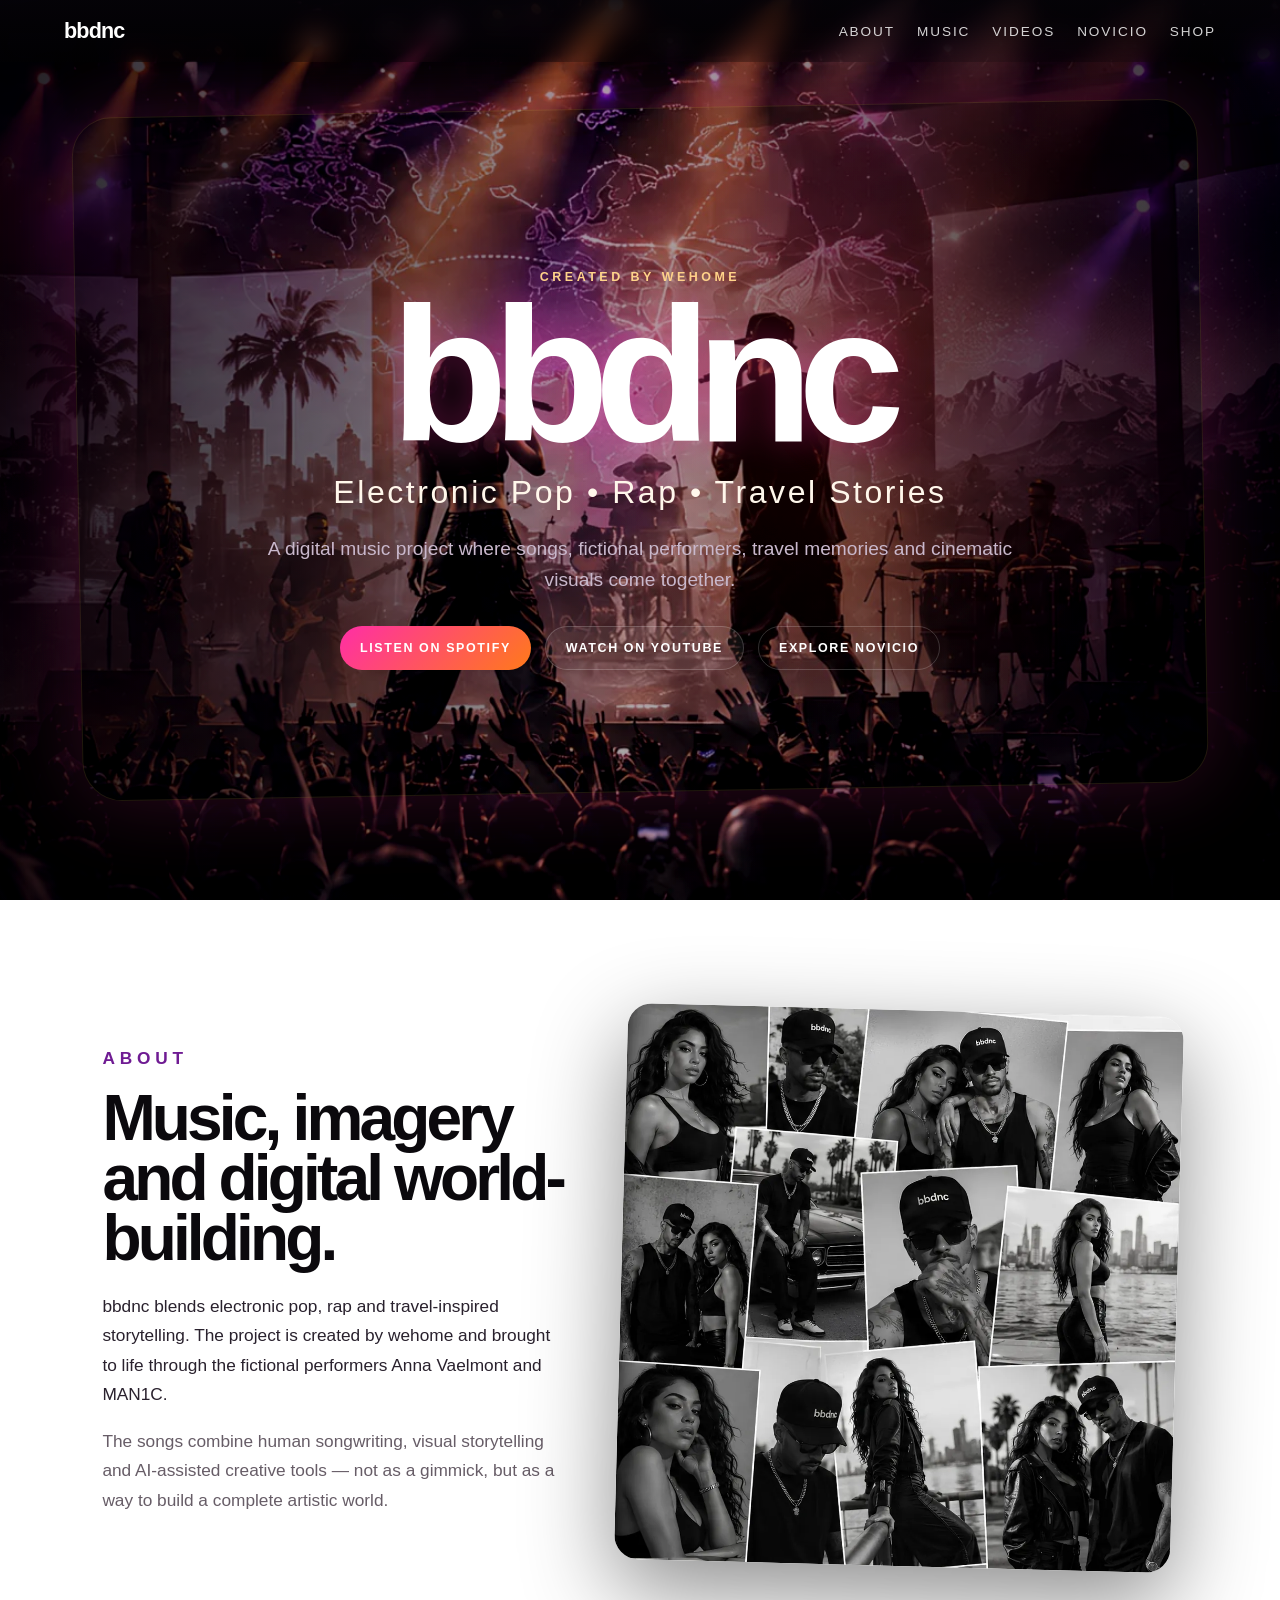
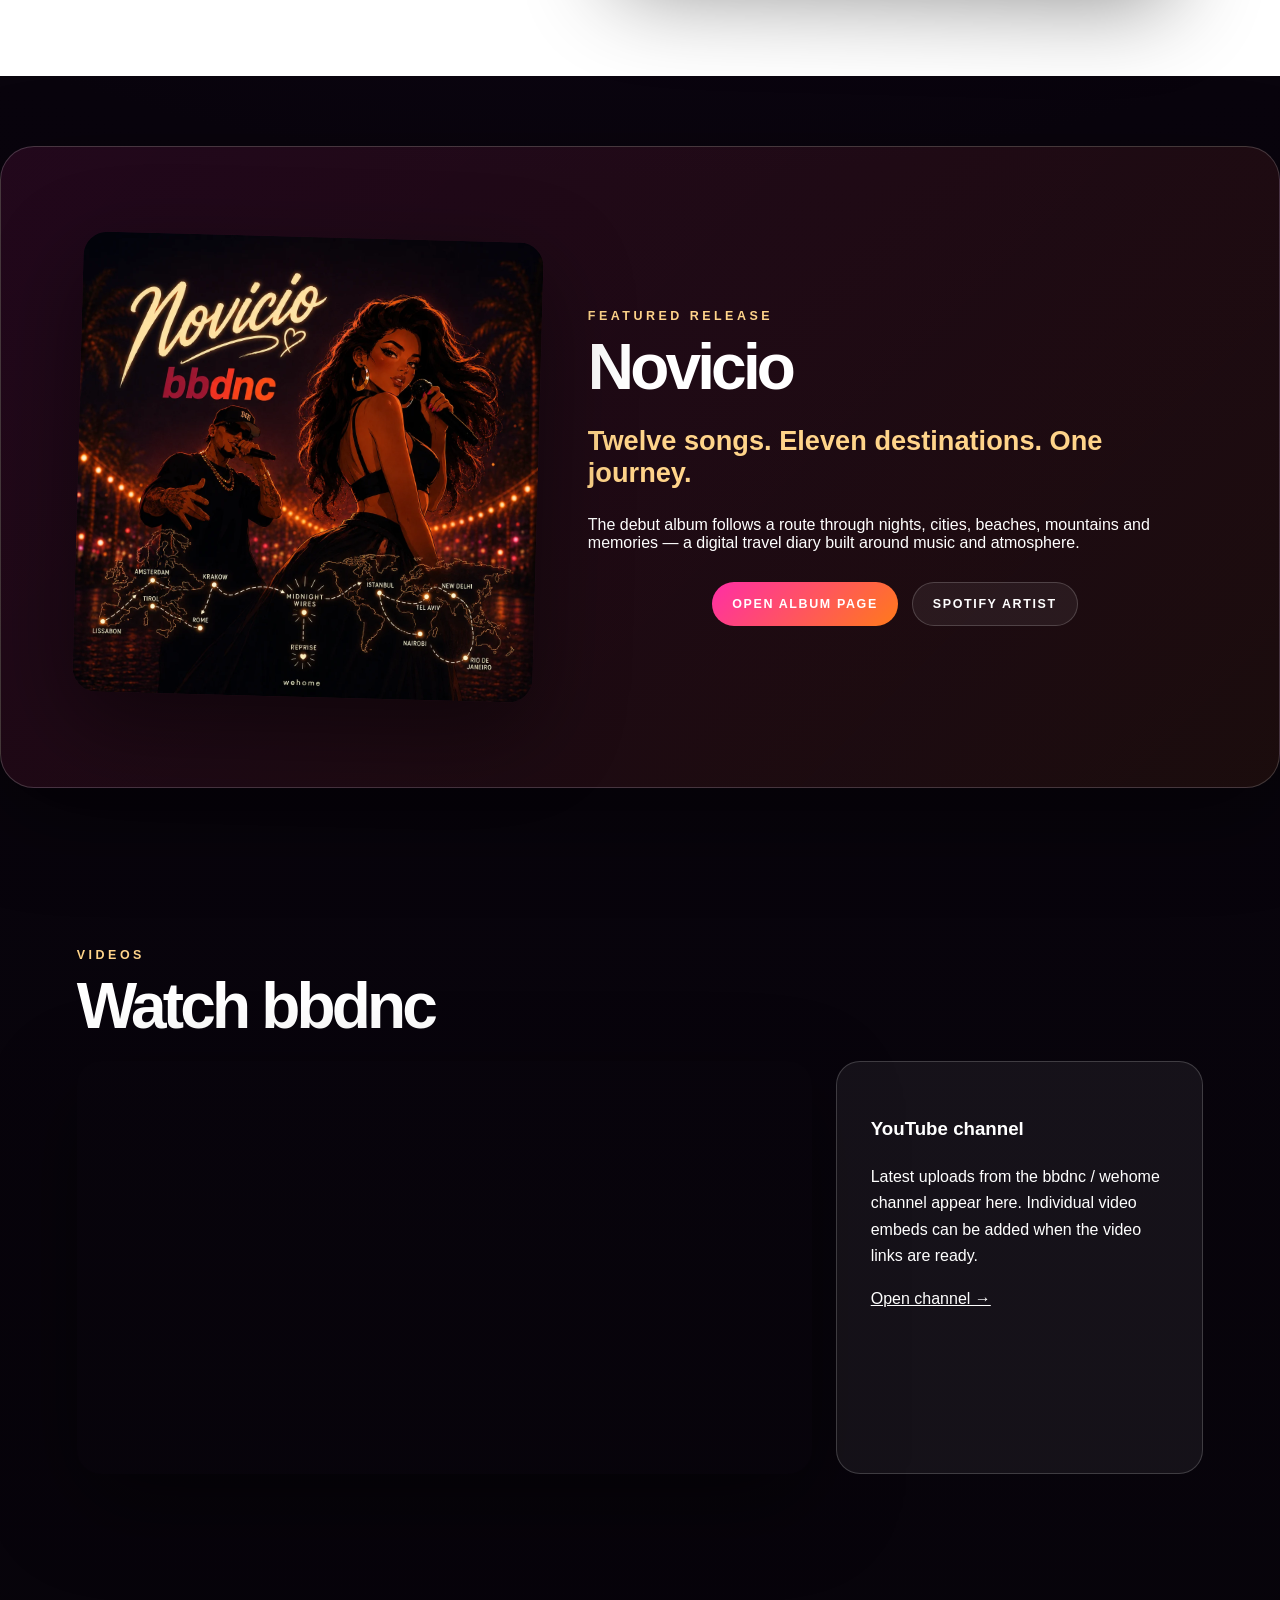
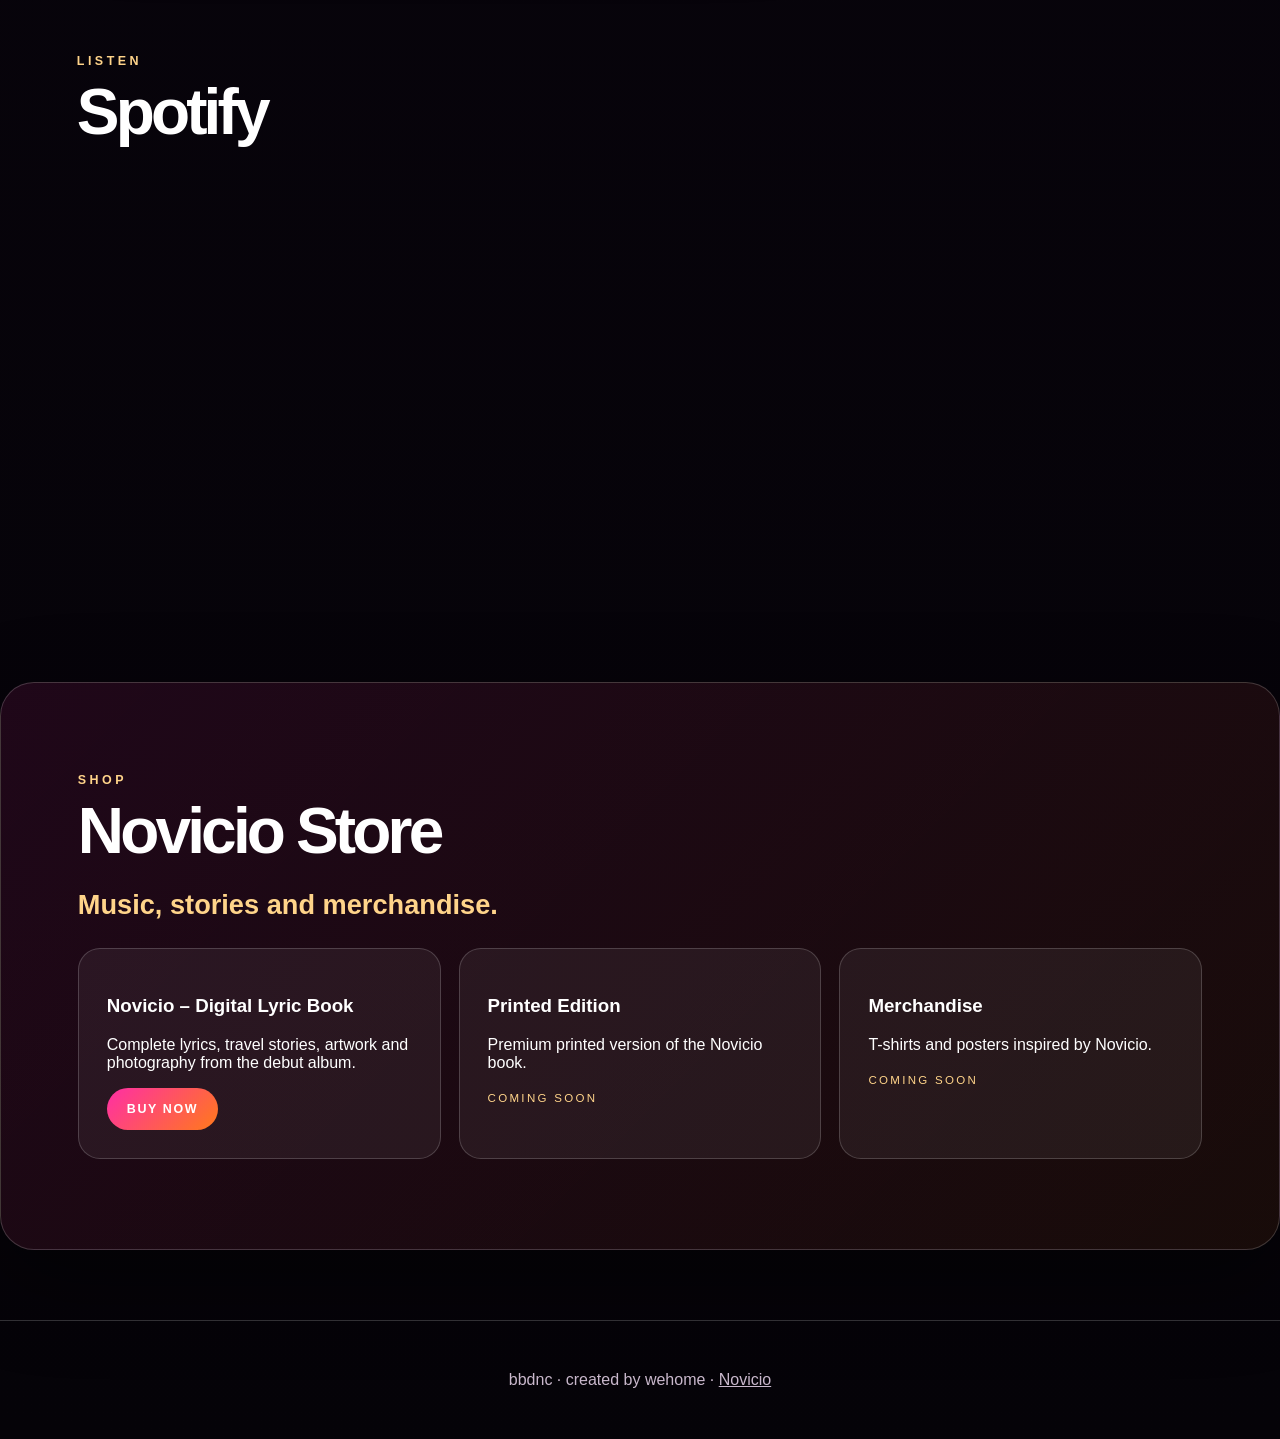
==== index.html @ d93d3f5a "Update index.html Changed shopping link in menu to link to Shopify environment" ====
<!doctype html>
<html lang="en">
<head>
<meta charset="utf-8"><meta name="viewport" content="width=device-width,initial-scale=1">
<title>bbdnc — Electronic Pop, Rap & Travel Stories</title>
<meta name="description" content="bbdnc is a digital music project created by wehome, blending electronic pop, rap, travel stories and AI-assisted visual world-building.">
<link rel="stylesheet" href="styles.css">
<link rel="preconnect" href="https://open.spotify.com">
<link rel="preconnect" href="https://www.youtube.com">
</head>
<body>
<header class="site-header">
  <a class="brand" href="index.html">bbdnc</a>
  <nav>
    <a href="index.html#about">About</a>
    <a href="index.html#music">Music</a>
    <a href="index.html#videos">Videos</a>
    <a href="novicio.html">Novicio</a>
    <a href="https://merch.bbdnc.nl" target="_blank" rel="noopener noreferrer">Shop</a>
  </nav>
</header>
<main>
<section class="hero home-hero">
  <div class="hero-bg" style="background-image:url('assets/stage.webp')"></div>
  <div class="glow-map"></div>
  <div class="hero-content narrow">
    <p class="eyebrow">created by wehome</p>
    <h1>bbdnc</h1>
    <p class="tagline">Electronic Pop • Rap • Travel Stories</p>
    <p class="intro">A digital music project where songs, fictional performers, travel memories and cinematic visuals come together.</p>
    <div class="button-row">
      <a class="button primary" href="https://open.spotify.com/artist/4LEzwMJJ3ZyaZpk5xc4sxg" target="_blank" rel="noopener noreferrer">Listen on Spotify</a>
      <a class="button" href="https://www.youtube.com/channel/UCFnCwXSxAHo9HLZzy5Yta2Q" target="_blank" rel="noopener noreferrer">Watch on YouTube</a>
      <a class="button ghost" href="novicio.html">Explore Novicio</a>
    </div>
  </div>
</section>
<section id="about" class="section split white-card">
  <div>
    <p class="eyebrow dark">about</p>
    <h2>Music, imagery and digital world-building.</h2>
    <p>bbdnc blends electronic pop, rap and travel-inspired storytelling. The project is created by wehome and brought to life through the fictional performers Anna Vaelmont and MAN1C.</p>
    <p class="muted">The songs combine human songwriting, visual storytelling and AI-assisted creative tools — not as a gimmick, but as a way to build a complete artistic world.</p>
  </div>
  <img class="tilt-img" src="assets/artist-collage.webp" alt="bbdnc artist collage">
</section>
<section id="music" class="section feature dark-panel">
  <img class="cover-card" src="assets/novicio-cover.webp" alt="Novicio cover">
  <div>
    <p class="eyebrow">featured release</p>
    <h2>Novicio</h2>
    <p class="bigline">Twelve songs. Eleven destinations. One journey.</p>
    <p>The debut album follows a route through nights, cities, beaches, mountains and memories — a digital travel diary built around music and atmosphere.</p>
    <div class="button-row"><a class="button primary" href="novicio.html">Open album page</a><a class="button" href="https://open.spotify.com/artist/4LEzwMJJ3ZyaZpk5xc4sxg" target="_blank" rel="noopener noreferrer">Spotify artist</a></div>
  </div>
</section>
<section id="videos" class="section">
  <p class="eyebrow">videos</p>
  <h2>Watch bbdnc</h2>
  <div class="video-grid">
    <iframe src="https://www.youtube.com/embed/videoseries?list=UUFnCwXSxAHo9HLZzy5Yta2Q" title="bbdnc YouTube uploads" allowfullscreen loading="lazy"></iframe>
    <div class="video-note"><h3>YouTube channel</h3><p>Latest uploads from the bbdnc / wehome channel appear here. Individual video embeds can be added when the video links are ready.</p><a href="https://www.youtube.com/channel/UCFnCwXSxAHo9HLZzy5Yta2Q" target="_blank" rel="noopener noreferrer">Open channel →</a></div>
  </div>
</section>
<section class="section spotify-section">
  <p class="eyebrow">listen</p><h2>Spotify</h2>
  <iframe class="spotify" src="https://open.spotify.com/embed/artist/4LEzwMJJ3ZyaZpk5xc4sxg" height="352" allow="autoplay; clipboard-write; encrypted-media; fullscreen; picture-in-picture" loading="lazy"></iframe>
</section>
<section id="shop" class="section shop dark-panel">
  <p class="eyebrow">shop</p>
  <h2>Novicio Store</h2>
  <p class="bigline">Music, stories and merchandise.</p>
  <div class="shop-grid">
    <div>
      <h3>Novicio – Digital Lyric Book</h3>
      <p>Complete lyrics, travel stories, artwork and photography from the debut album.</p>
      <a class="button primary"
         href="https://merch.bbdnc.nl/products/bbdnc-novicio-digital-lyric-book"
         target="_blank"
         rel="noopener noreferrer">
         Buy now
      </a>
    </div>
    <div>
      <h3>Printed Edition</h3>
      <p>Premium printed version of the Novicio book.</p>
      <span>Coming soon</span>
    </div>
    <div>
      <h3>Merchandise</h3>
      <p>T-shirts and posters inspired by Novicio.</p>
      <span>Coming soon</span>
    </div>
  </div>
</section>
</main><footer>bbdnc · created by wehome · <a href="novicio.html">Novicio</a></footer>
<script src="script.js"></script>
</body></html>
---- styles.css ----
:root{--black:#07040b;--ink:#120914;--purple:#5b168e;--pink:#ff2ea6;--orange:#ff7a1a;--gold:#ffd48a;--cream:#fff7eb;--muted:#c9b8cc;--line:rgba(255,255,255,.18);--shadow:0 30px 90px rgba(0,0,0,.45)}*{box-sizing:border-box}html{scroll-behavior:smooth}body{margin:0;background:radial-gradient(circle at top,#251035 0,#09040d 38%,#050308 100%);color:#fff;font-family:Inter,Arial,sans-serif}a{color:inherit}.site-header{position:fixed;top:0;left:0;right:0;z-index:50;display:flex;justify-content:space-between;align-items:center;padding:18px 5vw;background:linear-gradient(to bottom,rgba(5,3,8,.86),rgba(5,3,8,.2));backdrop-filter:blur(12px)}.brand{font-weight:900;font-size:1.35rem;text-decoration:none;letter-spacing:-.04em}.site-header nav{display:flex;gap:22px;font-size:.85rem;text-transform:uppercase;letter-spacing:.14em}.site-header nav a{text-decoration:none;opacity:.82}.site-header nav a:hover{color:var(--gold);opacity:1}.hero{min-height:100vh;position:relative;display:grid;place-items:center;overflow:hidden;padding:120px 6vw 80px}.hero-bg{position:absolute;inset:0;background-size:cover;background-position:center;filter:saturate(1.15) contrast(1.08);transform:scale(1.03)}.hero-bg:after{content:"";position:absolute;inset:0;background:linear-gradient(90deg,rgba(4,2,8,.88),rgba(10,4,14,.35),rgba(4,2,8,.86)),radial-gradient(circle at 70% 40%,rgba(255,91,24,.24),transparent 35%)}.glow-map{position:absolute;inset:12% 6%;border:1px solid rgba(255,194,100,.12);box-shadow:0 0 80px rgba(255,46,166,.18);border-radius:40px;transform:rotate(-1deg)}.hero-content{position:relative;z-index:2;max-width:900px;text-align:center}.hero-content.narrow{max-width:760px}.eyebrow{text-transform:uppercase;letter-spacing:.28em;font-size:.78rem;font-weight:800;color:var(--gold);margin:0 0 14px}.eyebrow.dark{color:#6f1b93}.hero h1{font-size:clamp(4.5rem,15vw,12rem);line-height:.8;margin:0;letter-spacing:-.08em;text-shadow:0 0 35px rgba(255,46,166,.35)}.tagline{font-size:clamp(1.1rem,2.5vw,2rem);letter-spacing:.08em;color:var(--cream);margin:22px 0}.intro{font-size:1.2rem;color:var(--muted);line-height:1.65}.button-row{display:flex;gap:14px;flex-wrap:wrap;justify-content:center;margin-top:30px}.button{display:inline-flex;align-items:center;justify-content:center;padding:14px 20px;border:1px solid var(--line);border-radius:999px;text-decoration:none;text-transform:uppercase;letter-spacing:.13em;font-size:.78rem;font-weight:800;background:rgba(255,255,255,.06)}.button.primary{background:linear-gradient(135deg,var(--pink),var(--orange));border:0;color:#fff}.button.ghost{background:transparent}.section{padding:90px 6vw;max-width:1440px;margin:0 auto}.split{display:grid;grid-template-columns:1fr 1.2fr;gap:55px;align-items:center}.white-card{background:#fff;color:#0b090d;max-width:none;margin:0;padding:110px 8vw}.white-card p{color:#29212d;line-height:1.7;font-size:1.08rem}.white-card .muted{color:#675d67}.section h2{font-size:clamp(2.2rem,5vw,5rem);line-height:.94;margin:0 0 24px;letter-spacing:-.06em}.tilt-img,.cover-card{width:100%;border-radius:24px;box-shadow:var(--shadow);transform:rotate(1.5deg)}.dark-panel{background:linear-gradient(135deg,rgba(255,46,166,.10),rgba(255,122,26,.08));border:1px solid var(--line);border-radius:34px;box-shadow:var(--shadow);margin-top:70px;margin-bottom:70px}.feature{display:grid;grid-template-columns:minmax(280px,460px) 1fr;gap:50px;align-items:center}.bigline{font-size:1.7rem;color:var(--gold);font-weight:800}.video-grid{display:grid;grid-template-columns:1.6fr .8fr;gap:24px}.video-grid iframe{width:100%;aspect-ratio:16/9;border:0;border-radius:24px;box-shadow:var(--shadow)}.video-note{padding:34px;border:1px solid var(--line);border-radius:24px;background:rgba(255,255,255,.06);line-height:1.65}.spotify{width:100%;border:0;border-radius:20px}.shop-grid{display:grid;grid-template-columns:repeat(3,1fr);gap:18px}.shop-grid div{padding:28px;border:1px solid var(--line);border-radius:22px;background:rgba(255,255,255,.06)}.shop-grid span{color:var(--gold);text-transform:uppercase;letter-spacing:.2em;font-size:.72rem}footer{text-align:center;color:var(--muted);padding:50px 6vw;border-top:1px solid var(--line)}.novicio-hero .hero-bg:after{background:linear-gradient(90deg,rgba(5,3,8,.82),rgba(5,3,8,.28),rgba(5,3,8,.84))}.route-line{display:flex;gap:10px;flex-wrap:wrap;margin:28px 0}.route-line a{padding:10px 14px;border-radius:999px;border:1px solid rgba(255,212,138,.28);background:rgba(255,255,255,.05);text-decoration:none}.map-pair{display:grid;grid-template-columns:1fr 1fr;gap:12px;margin-top:30px}.map-pair img{width:100%;border-radius:22px}.songs{background:#fff;color:#08070a;max-width:none}.song-card{display:grid;grid-template-columns:1fr 1fr;gap:46px;align-items:center;max-width:1180px;margin:70px auto}.song-card.reverse img{order:2}.song-card img{width:100%;border-radius:22px;box-shadow:var(--shadow)}.song-card span{font-size:4rem;color:#7b188f;font-weight:900}.song-card h3{font-size:clamp(2.2rem,5vw,4.8rem);line-height:.92;margin:0 0 20px;letter-spacing:-.06em}.song-card p{font-size:1.1rem;line-height:1.7}.quote{font-family:Georgia,serif;color:#9b1a61;font-style:italic}.song-list{max-width:1180px;margin:60px auto 0;display:grid;grid-template-columns:repeat(4,1fr);gap:12px}.song-list a{padding:18px;border:1px solid #e5d9e8;border-radius:18px;text-decoration:none;font-weight:800}.digital-craft p{font-size:1.25rem;line-height:1.75;color:var(--cream)}.booklet{background:#fff;color:#09070a;max-width:none}.booklet p{color:#5d535f}.booklet-grid{display:grid;grid-template-columns:repeat(auto-fit,minmax(240px,1fr));gap:18px;margin-top:34px}.booklet-grid img{width:100%;border-radius:12px;box-shadow:0 12px 34px rgba(0,0,0,.18);background:#fff}@media(max-width:850px){.site-header{position:sticky;background:#07040b}.site-header nav{gap:10px;font-size:.68rem;overflow:auto}.split,.feature,.video-grid,.song-card,.map-pair{grid-template-columns:1fr}.song-card.reverse img{order:0}.song-list{grid-template-columns:1fr}.shop-grid{grid-template-columns:1fr}.hero{min-height:82vh}.section{padding:60px 5vw}.white-card{padding:70px 5vw}.hero h1{font-size:5rem}}
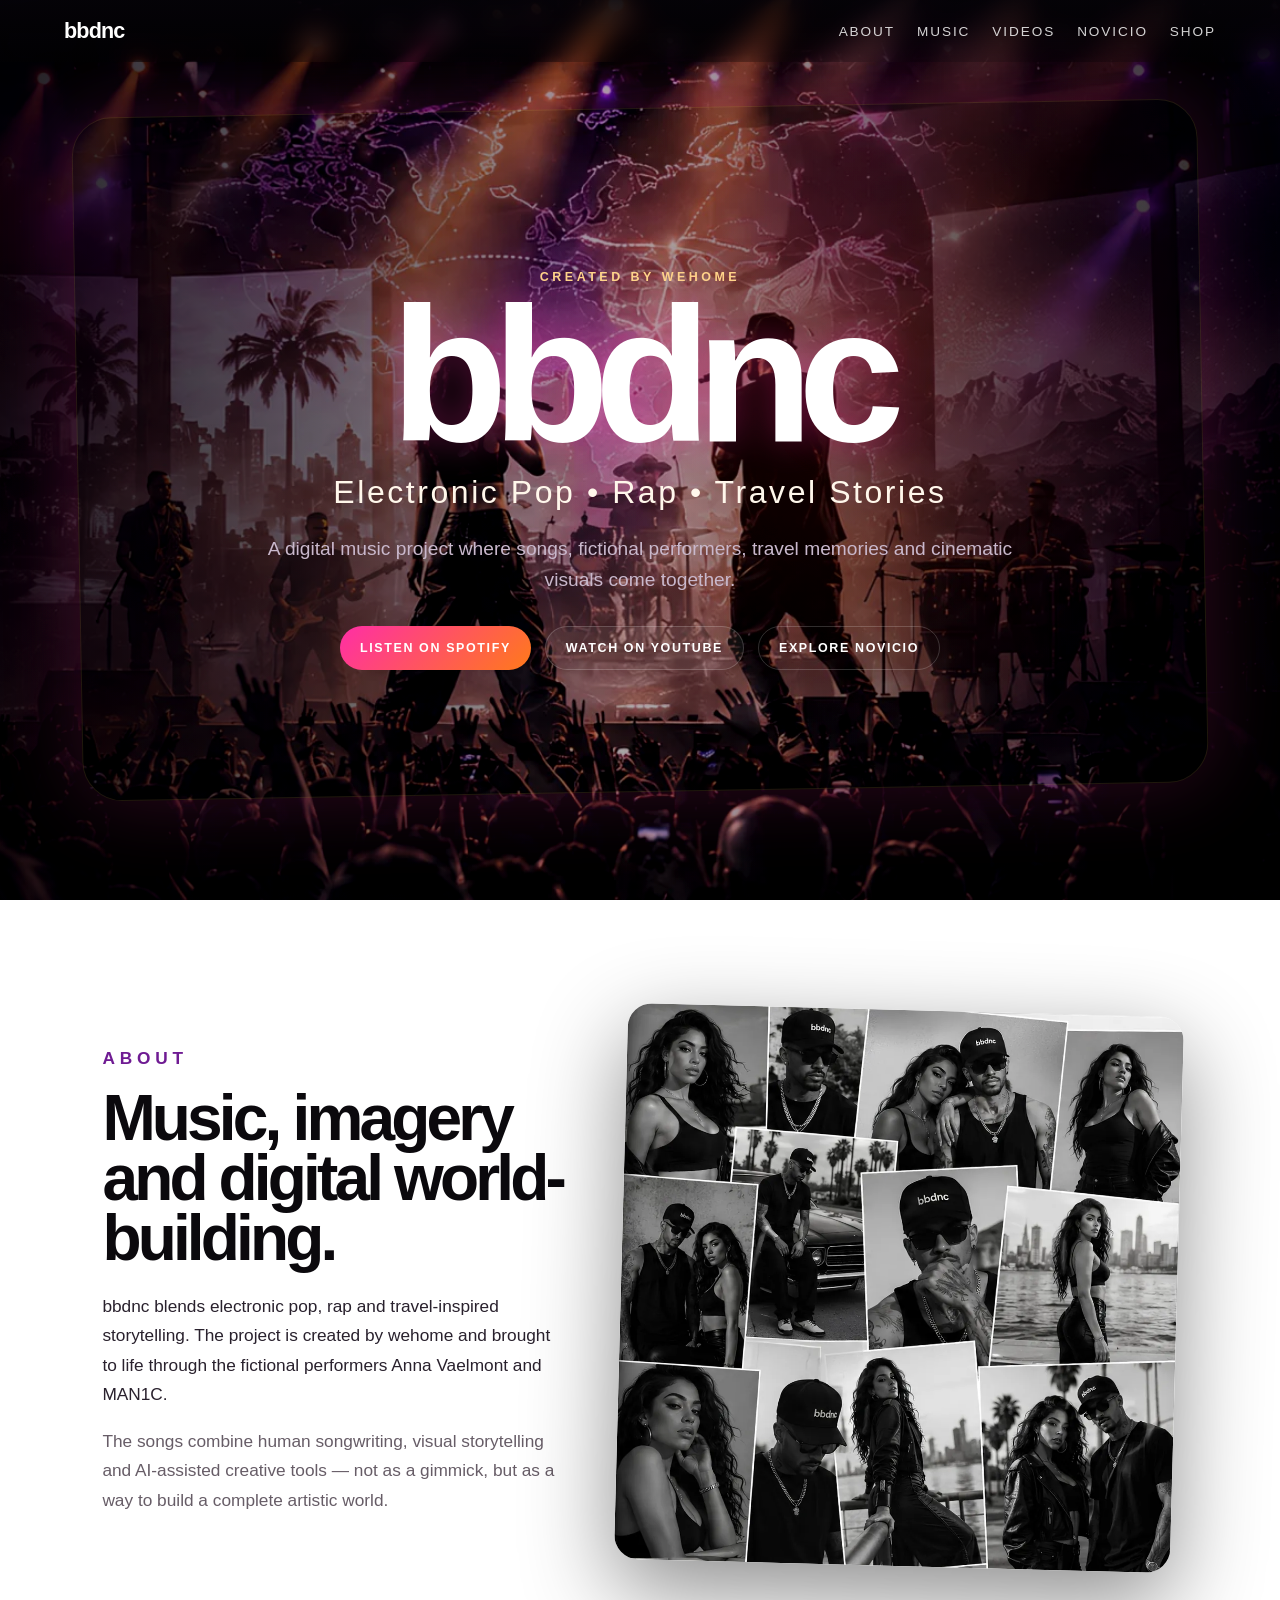
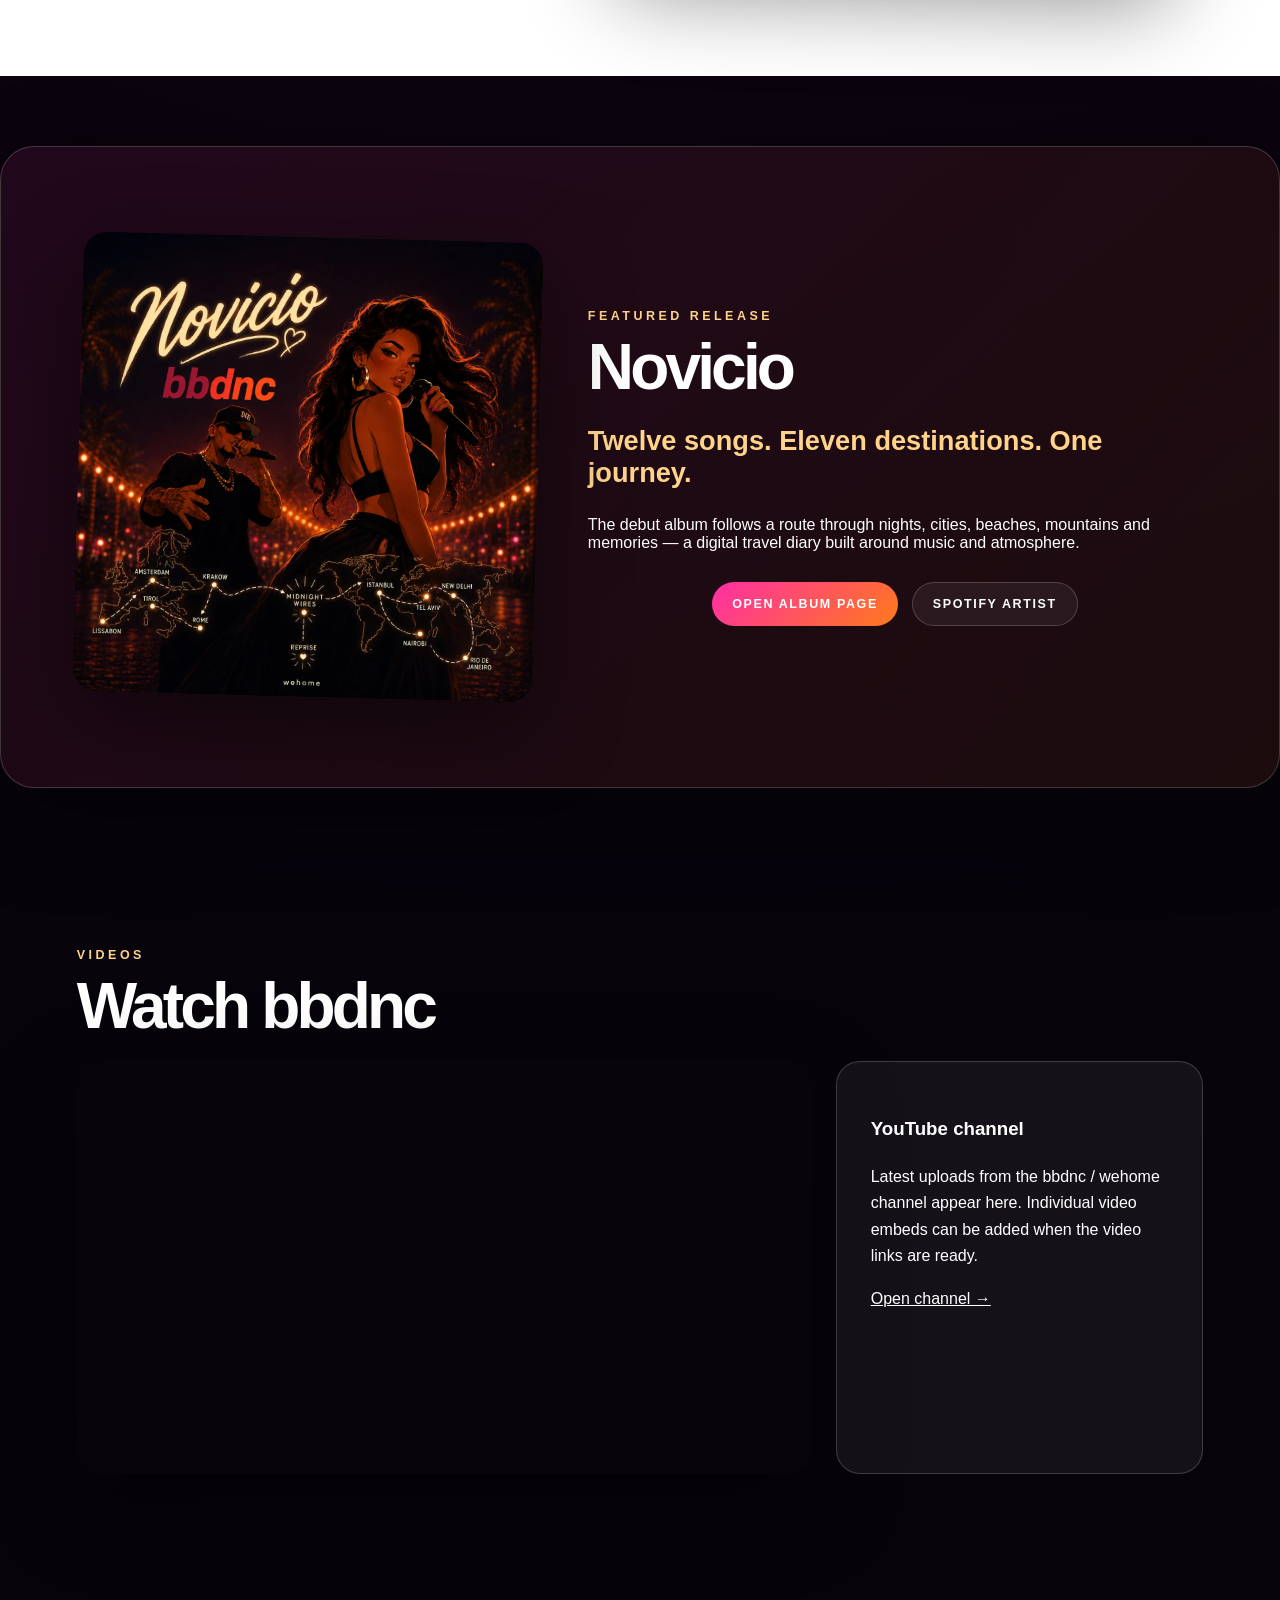
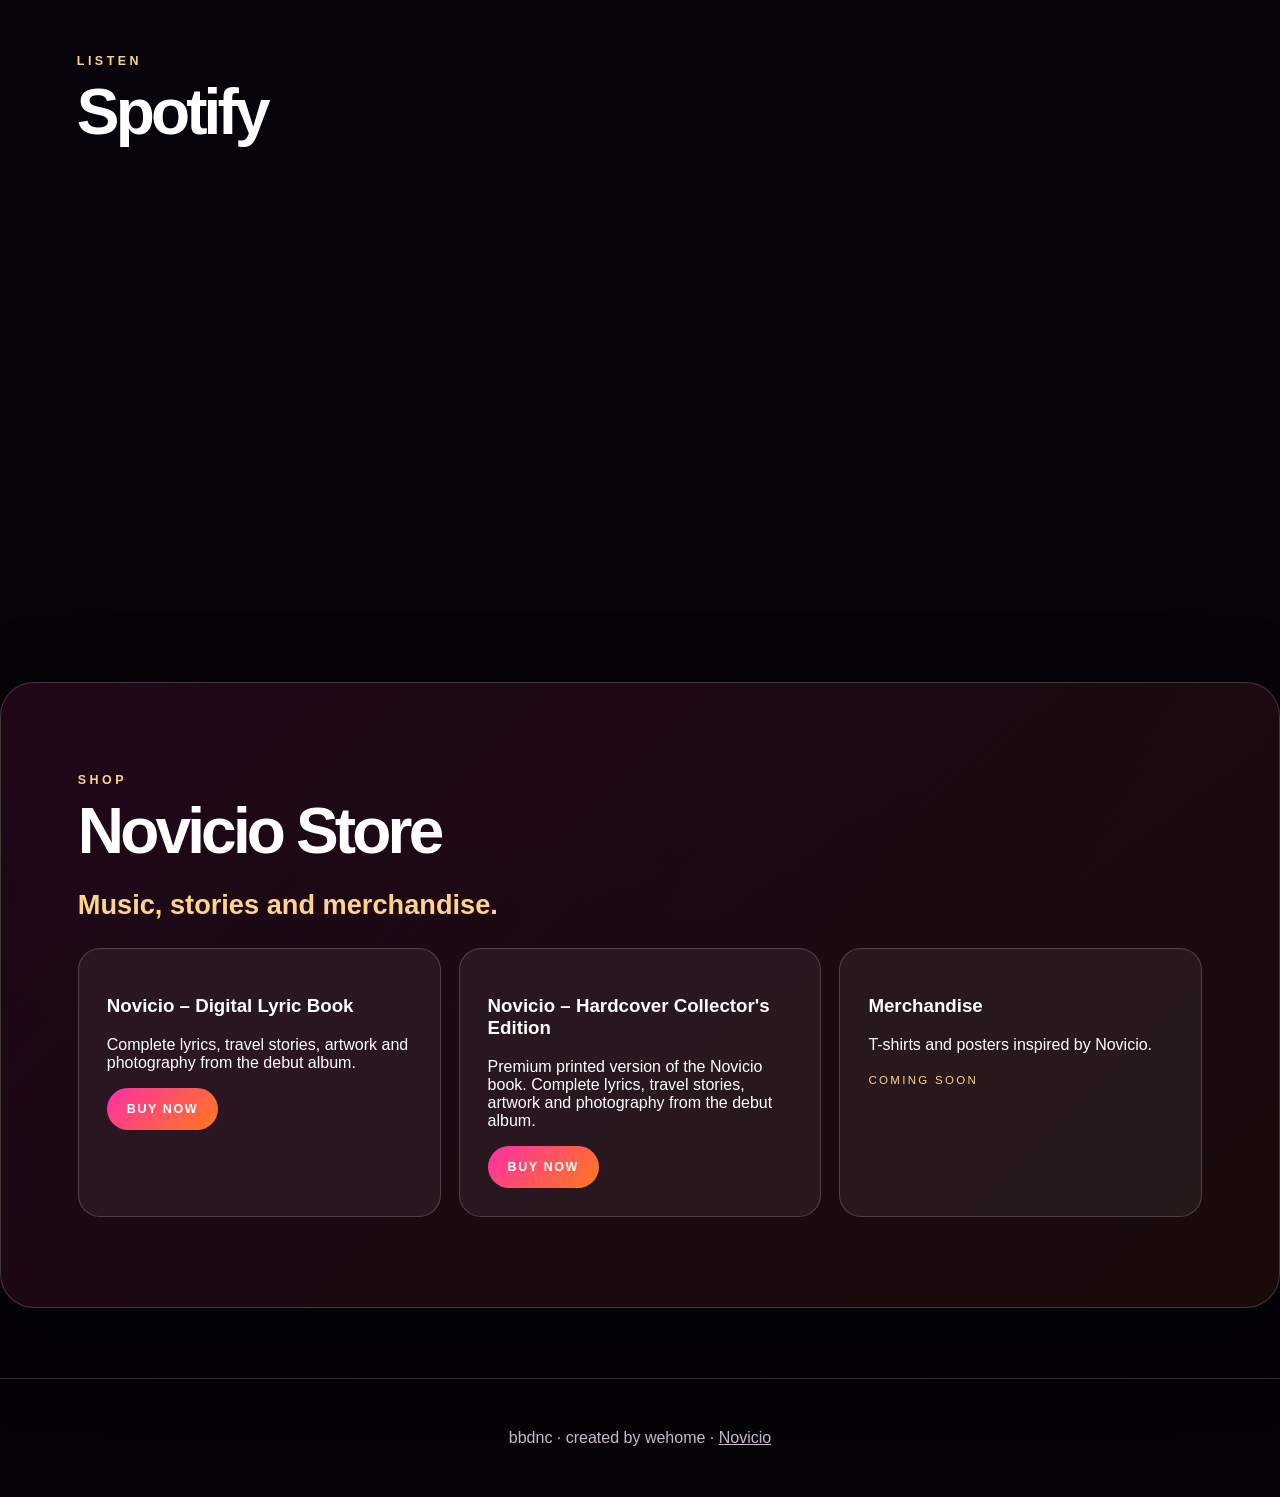
==== commit da257f6d: "Update index.html Including hardcover edition" ====
--- a/index.html
+++ b/index.html
@@ -82,9 +82,14 @@
       </a>
     </div>
     <div>
-      <h3>Printed Edition</h3>
-      <p>Premium printed version of the Novicio book.</p>
-      <span>Coming soon</span>
+      <h3>Novicio – Hardcover Collector's Edition</h3>
+      <p>Premium printed version of the Novicio book. Complete lyrics, travel stories, artwork and photography from the debut album.</p>
+      <a class="button primary"
+         href="https://merch.bbdnc.nl/products/hardcover-fotoboek"
+         target="_blank"
+         rel="noopener noreferrer">
+         Buy now
+      </a>
     </div>
     <div>
       <h3>Merchandise</h3>
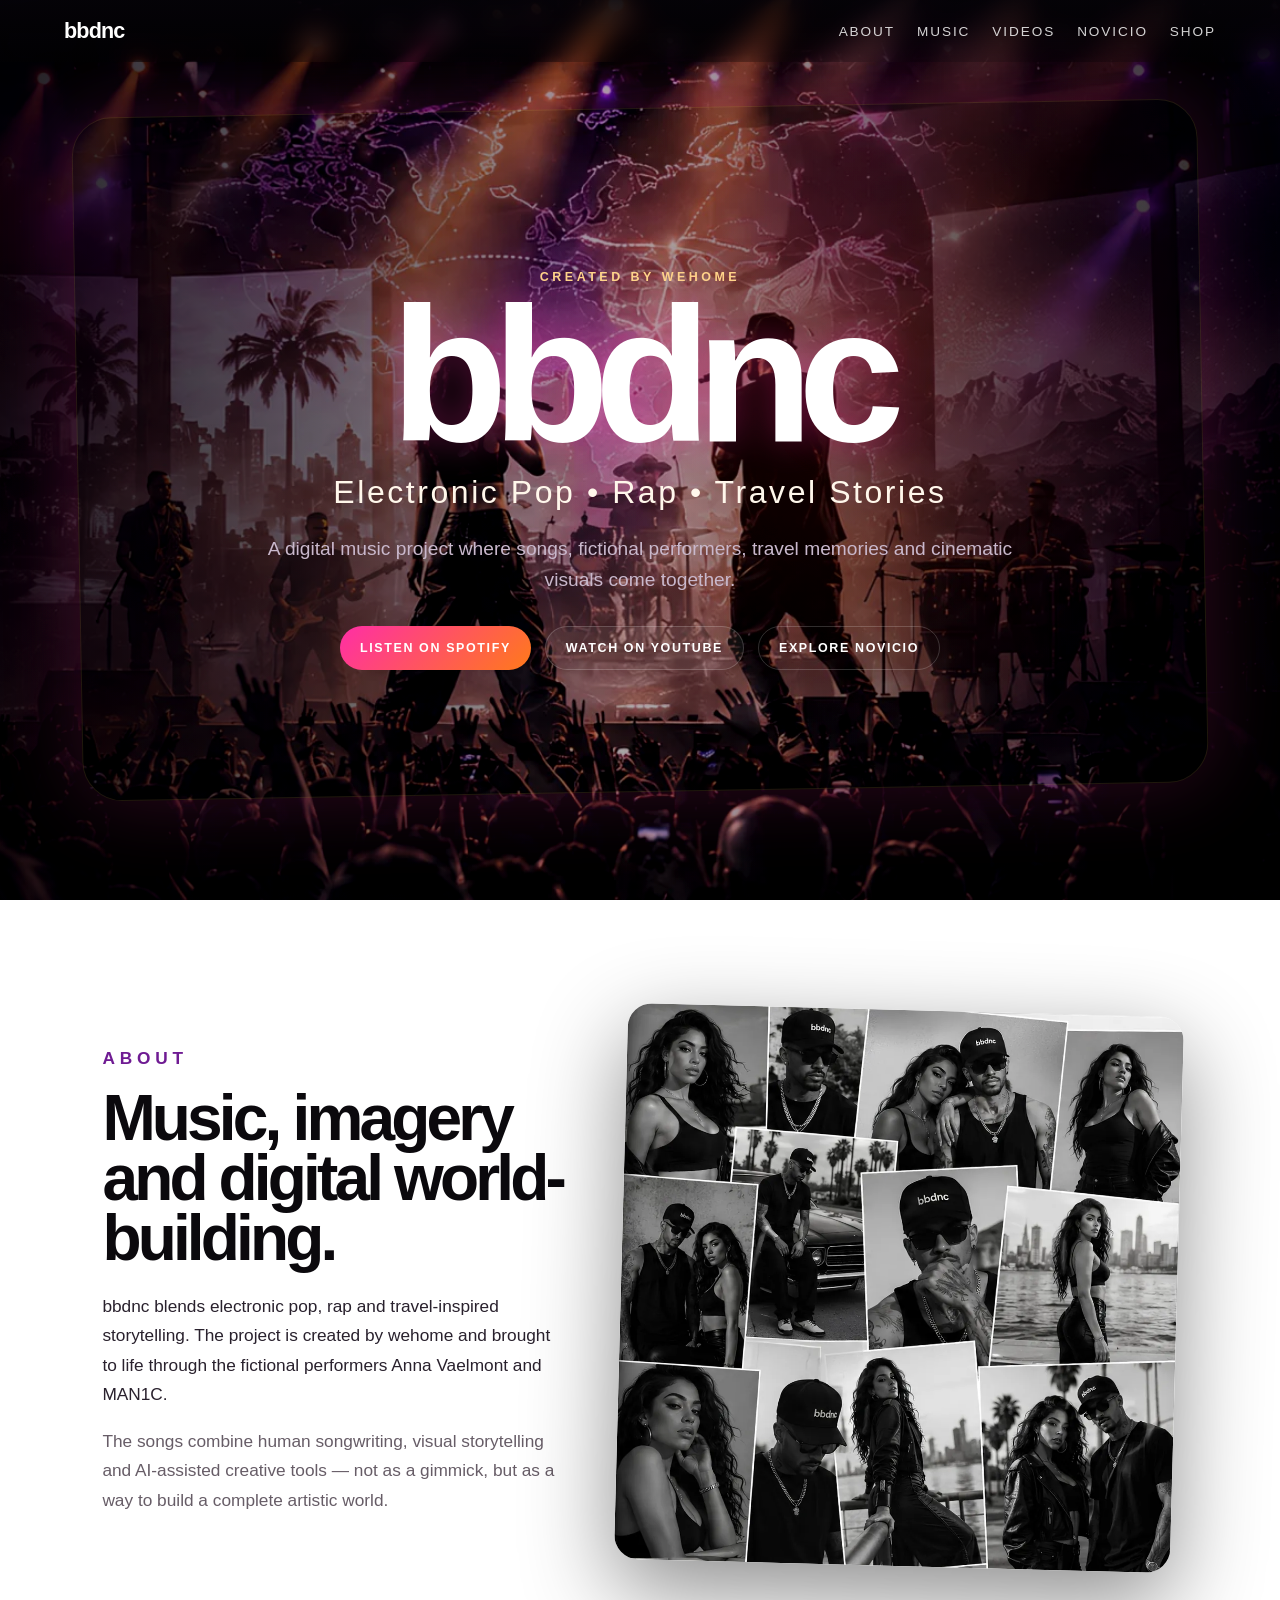
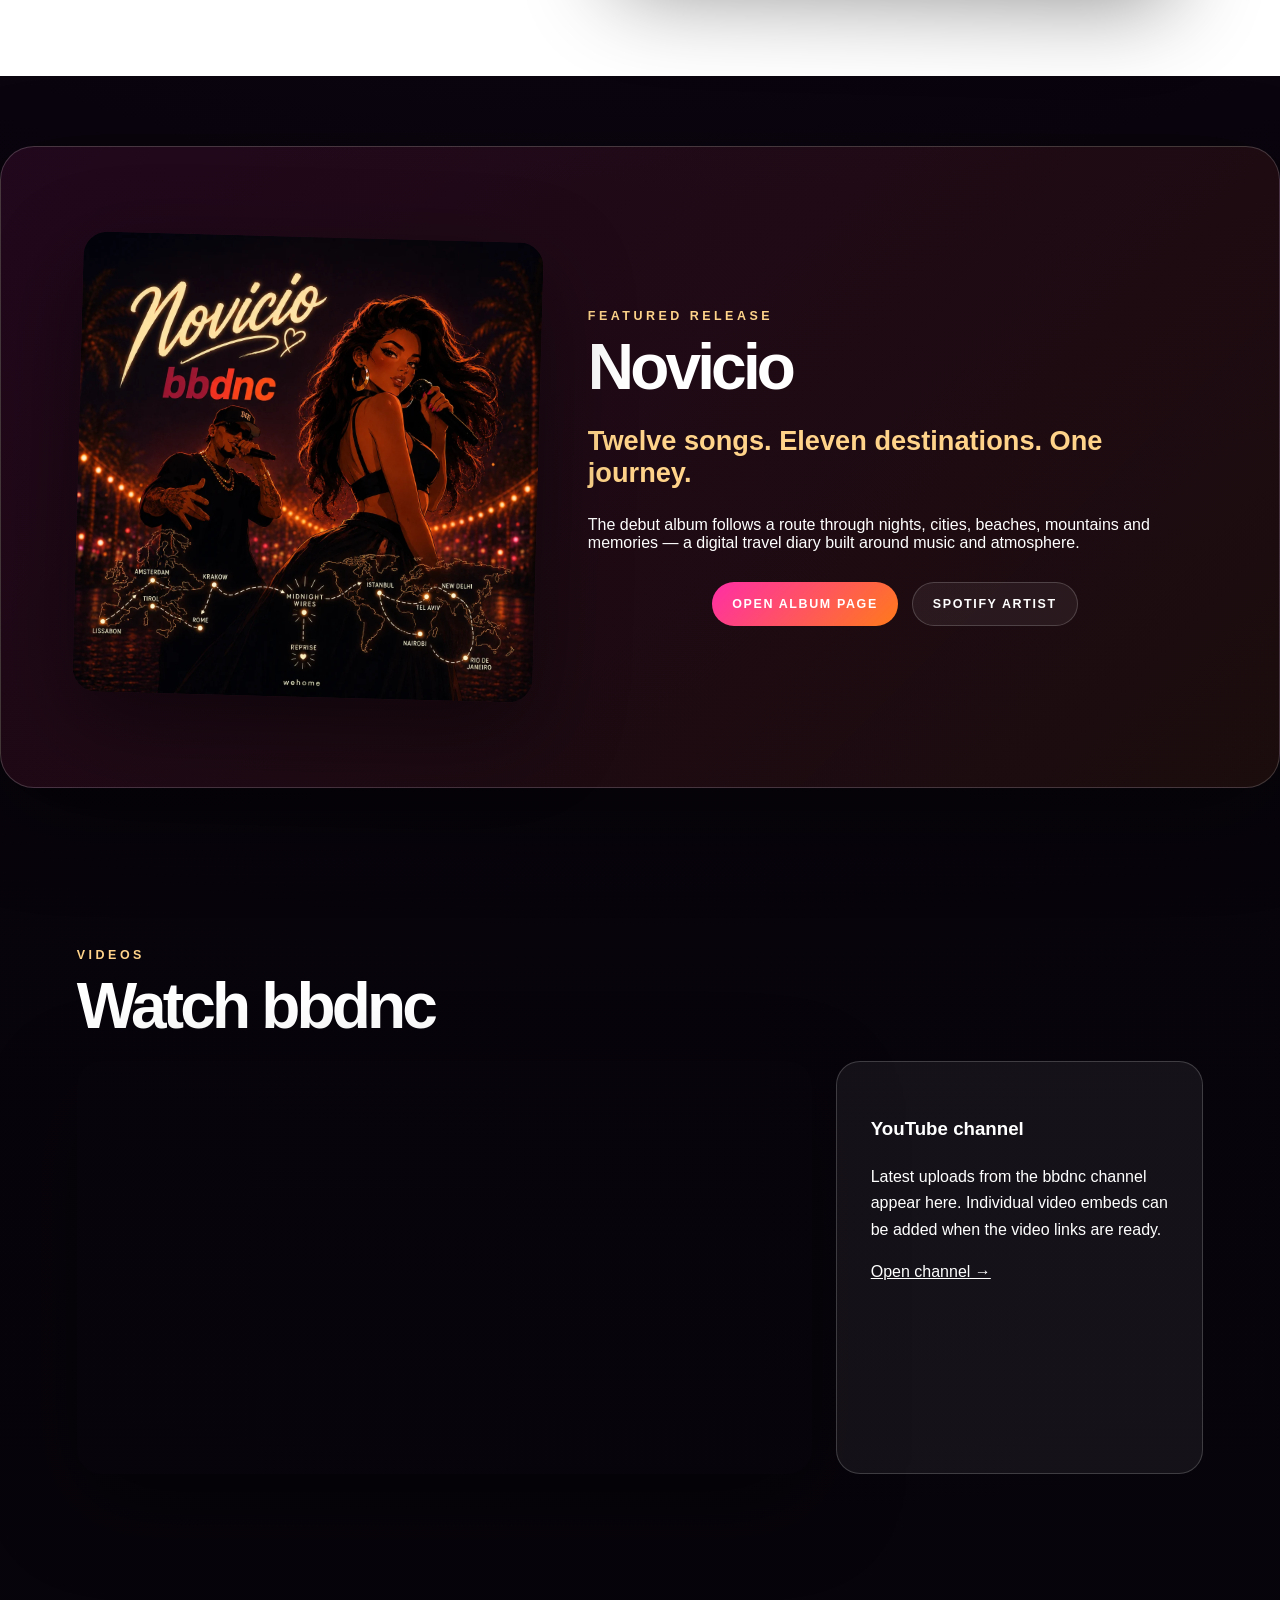
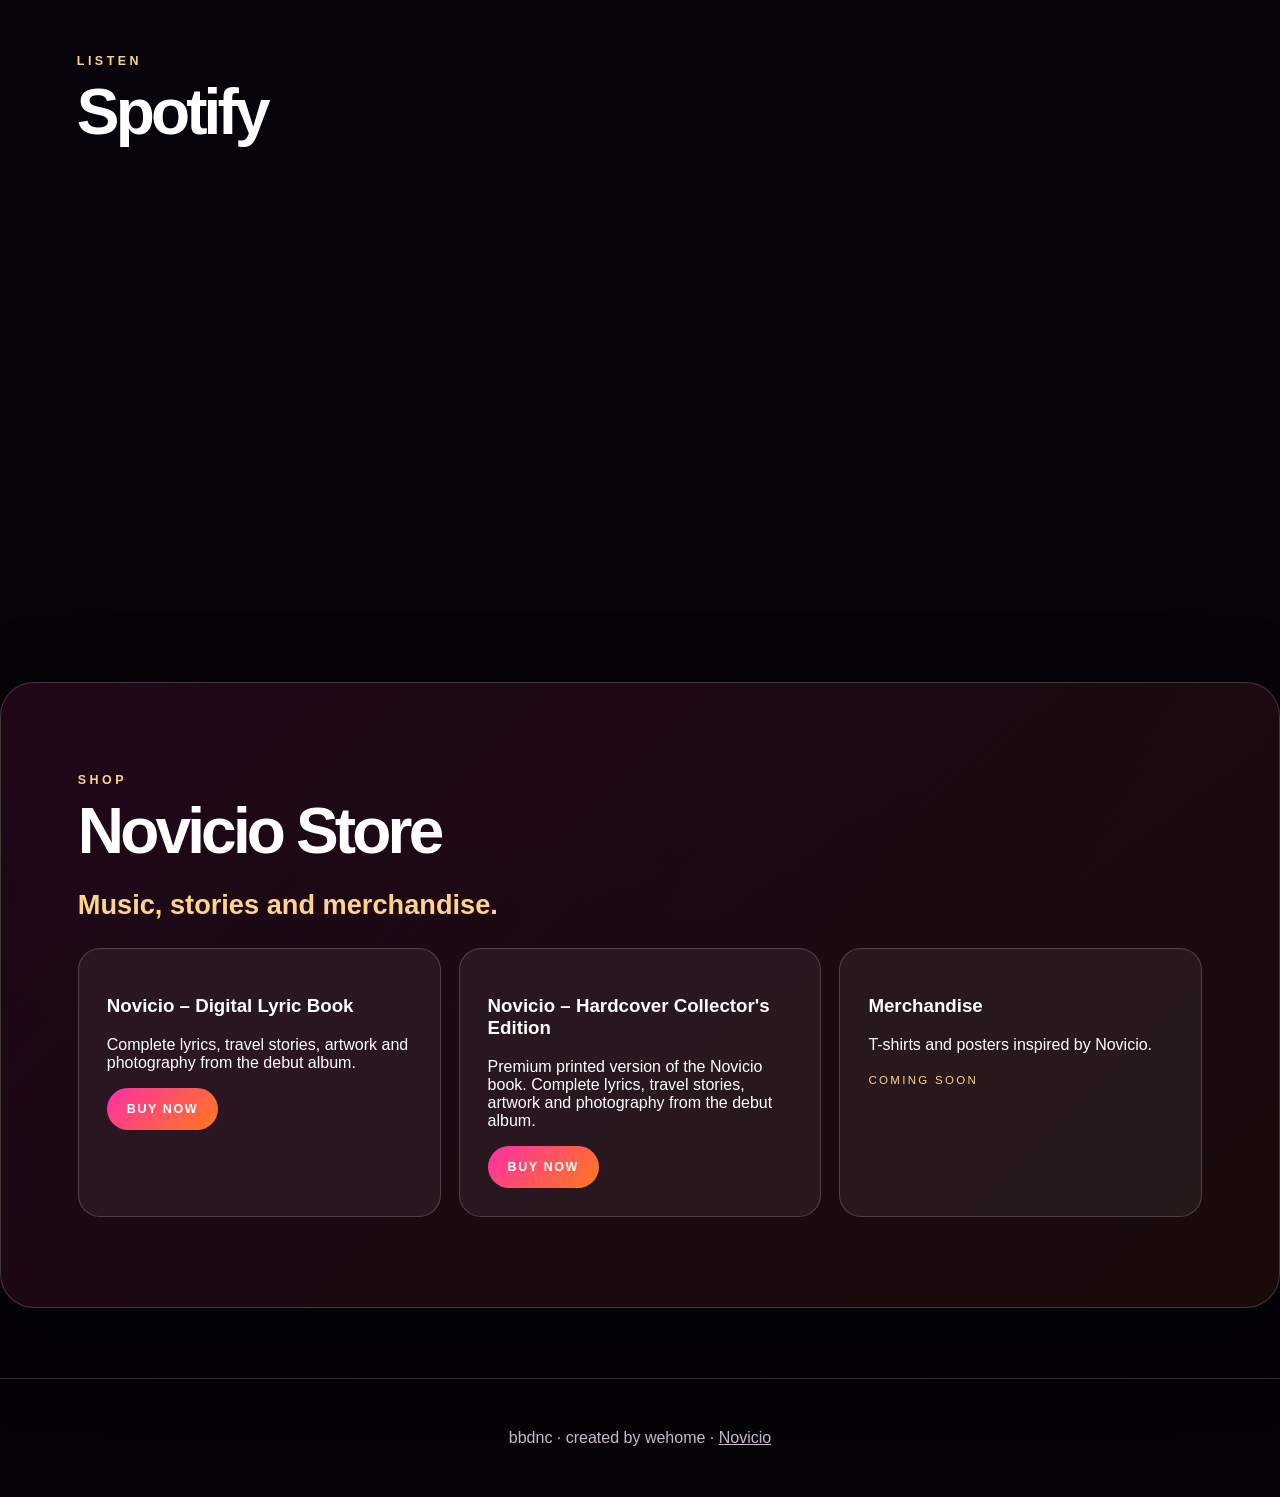
==== commit cec5cad0: "Update index.html Added Youtube link" ====
--- a/index.html
+++ b/index.html
@@ -58,8 +58,8 @@
   <p class="eyebrow">videos</p>
   <h2>Watch bbdnc</h2>
   <div class="video-grid">
-    <iframe src="https://www.youtube.com/embed/videoseries?list=UUFnCwXSxAHo9HLZzy5Yta2Q" title="bbdnc YouTube uploads" allowfullscreen loading="lazy"></iframe>
-    <div class="video-note"><h3>YouTube channel</h3><p>Latest uploads from the bbdnc / wehome channel appear here. Individual video embeds can be added when the video links are ready.</p><a href="https://www.youtube.com/channel/UCFnCwXSxAHo9HLZzy5Yta2Q" target="_blank" rel="noopener noreferrer">Open channel →</a></div>
+    <iframe src="https://www.youtube.com/channel/UCq3uxGCZxyKNfORuWT8kd-w" title="bbdnc YouTube uploads" allowfullscreen loading="lazy"></iframe>
+    <div class="video-note"><h3>YouTube channel</h3><p>Latest uploads from the bbdnc channel appear here. Individual video embeds can be added when the video links are ready.</p><a href="https://www.youtube.com/channel/UCq3uxGCZxyKNfORuWT8kd-w" target="_blank" rel="noopener noreferrer">Open channel →</a></div>
   </div>
 </section>
 <section class="section spotify-section">
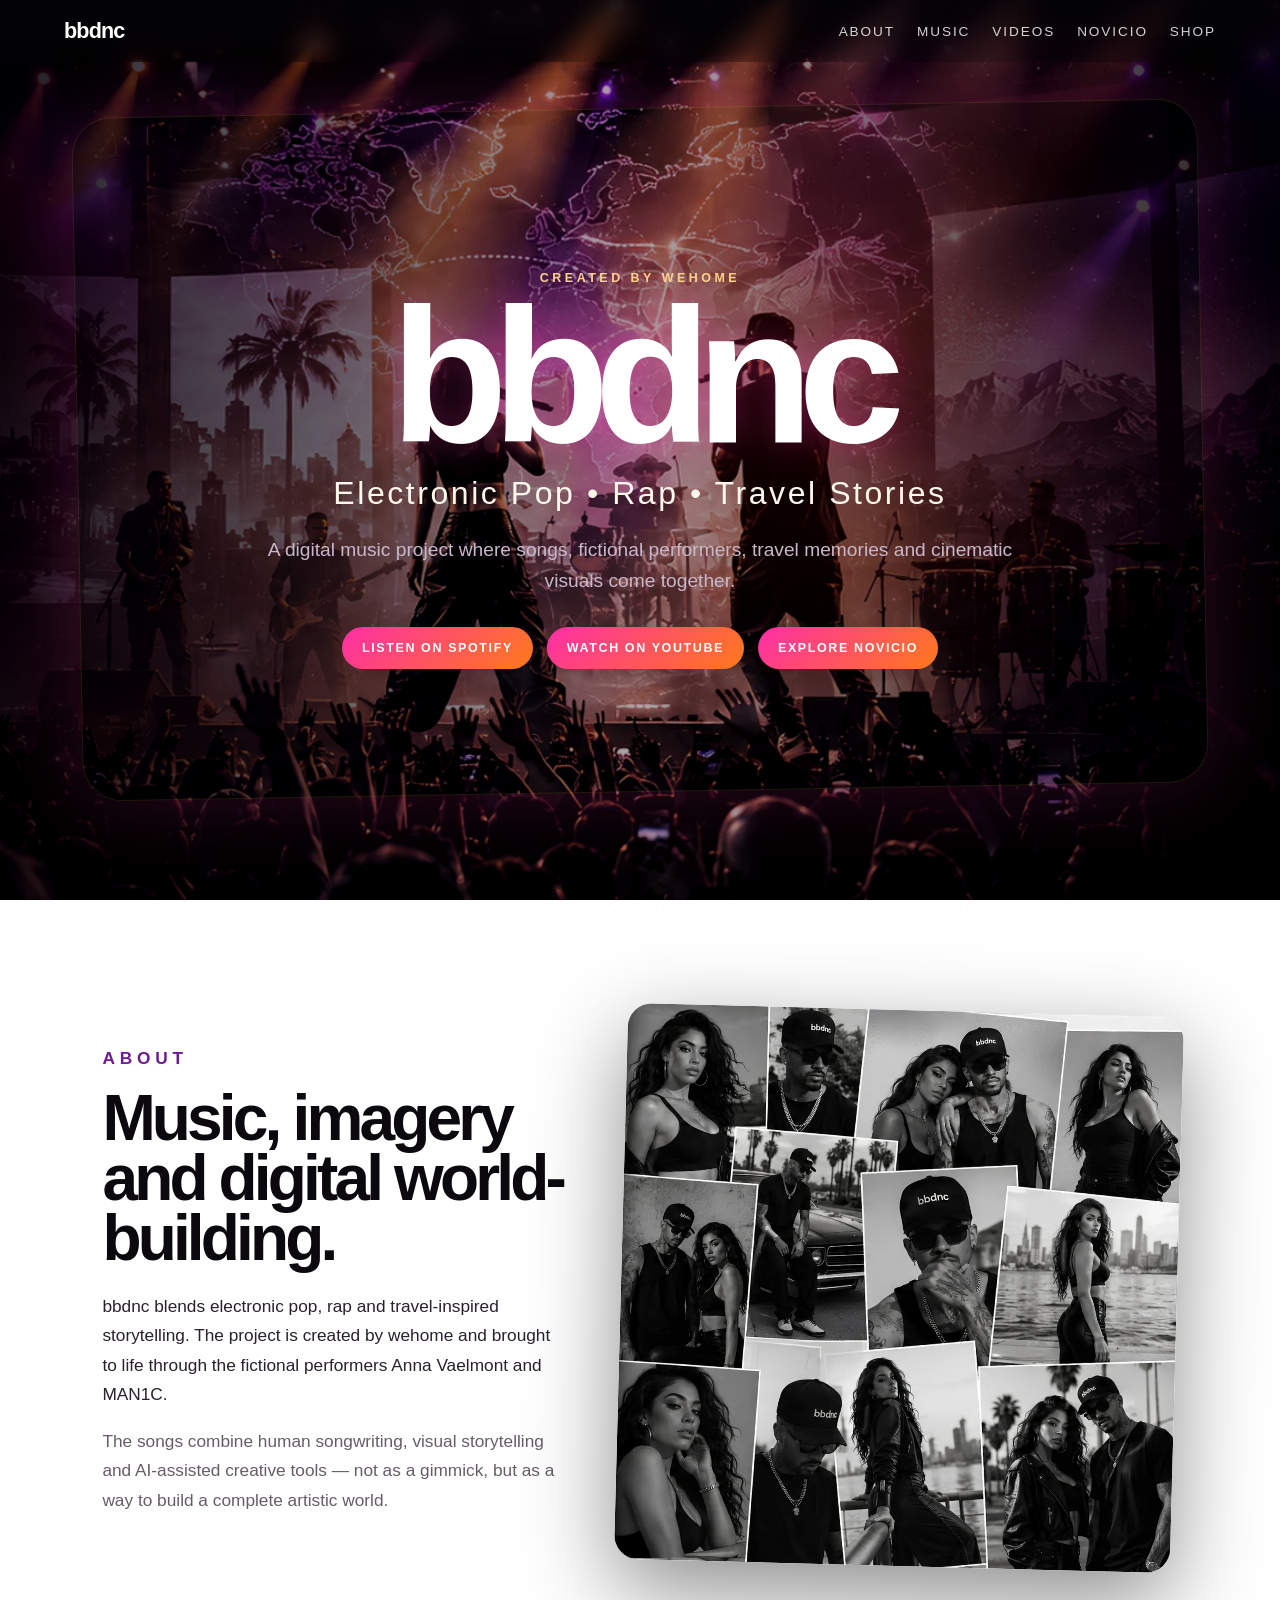
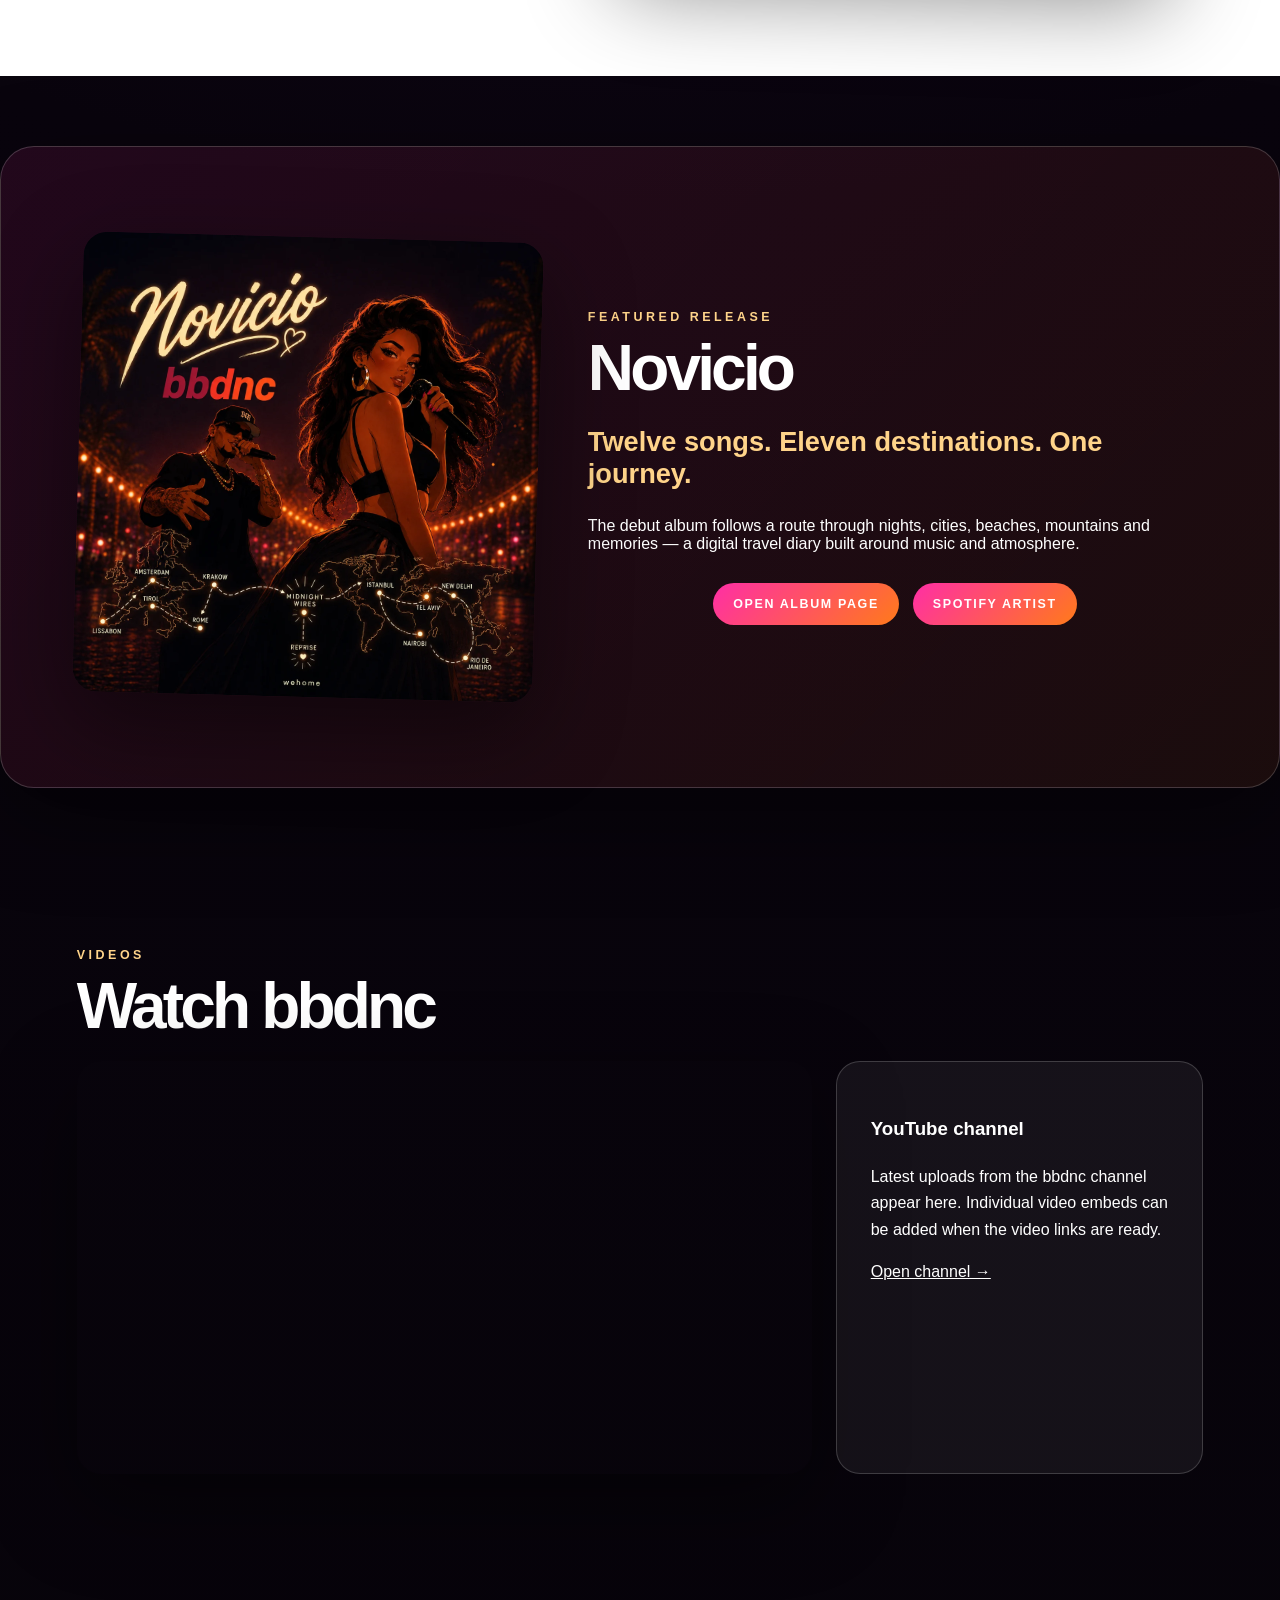
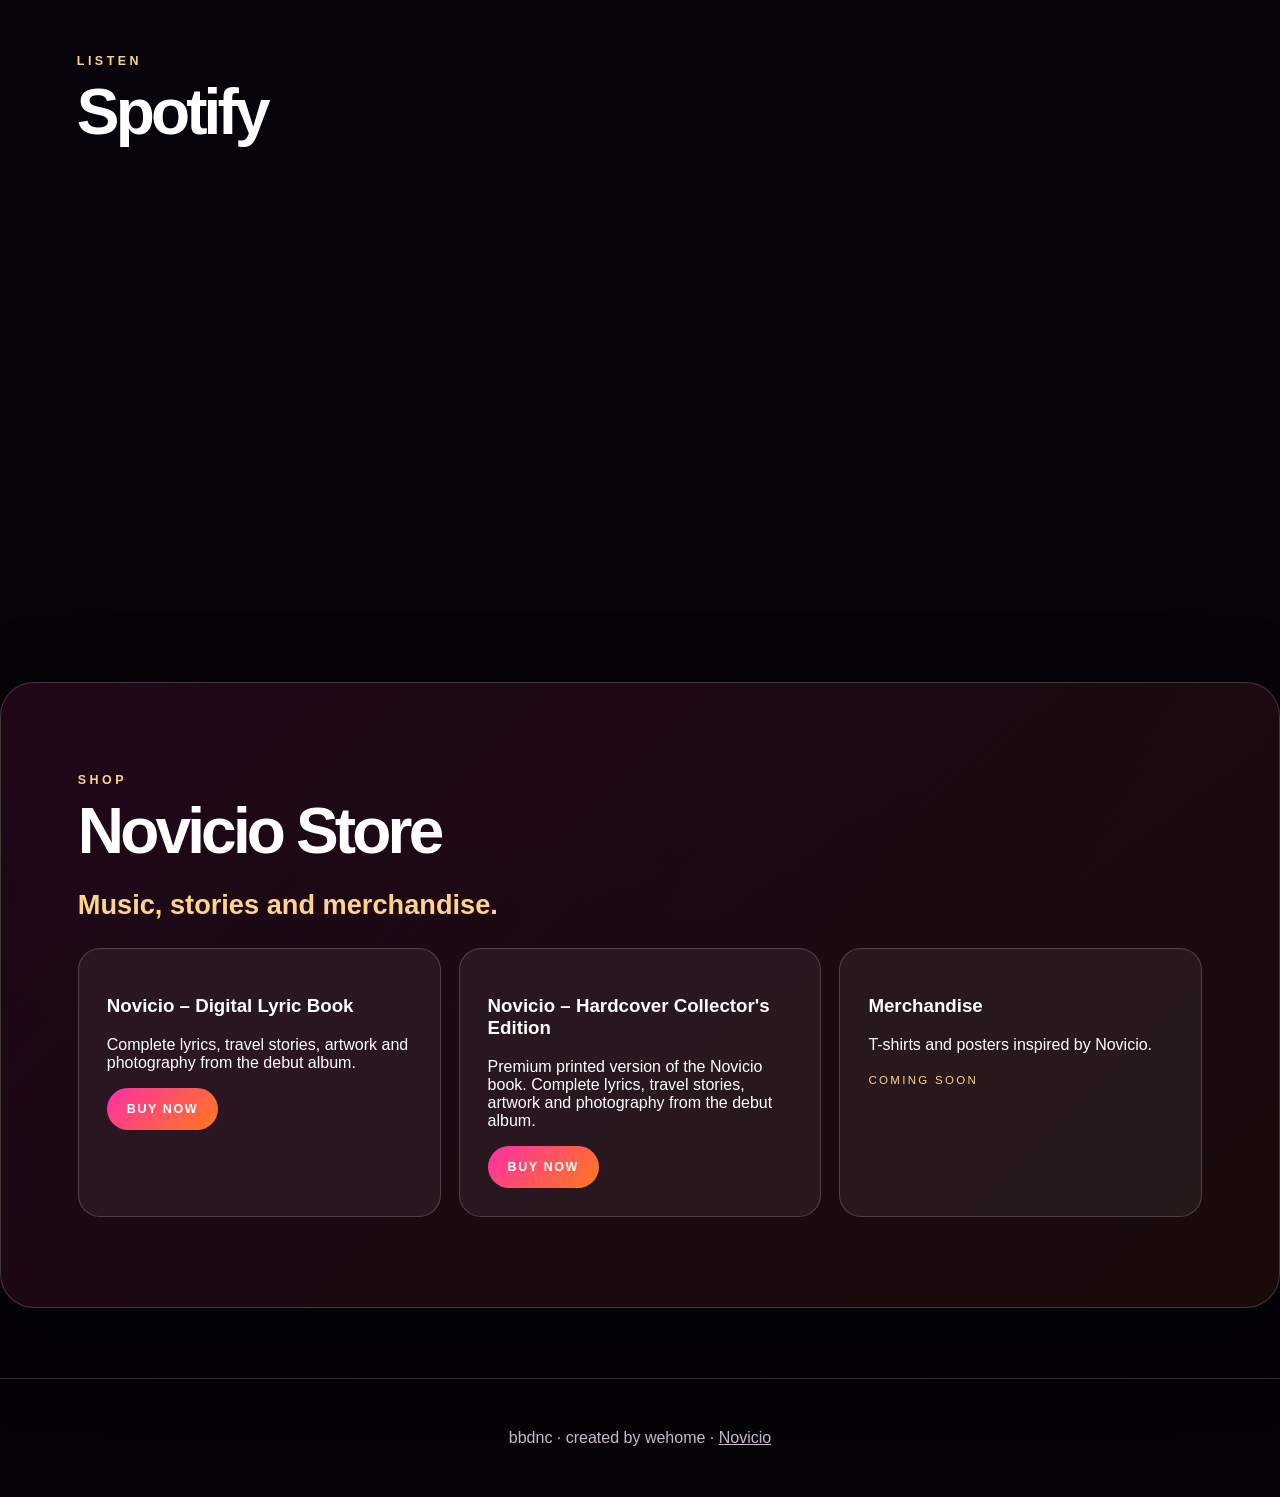
==== commit 066394a3: "Update index.html Button updates" ====
--- a/index.html
+++ b/index.html
@@ -30,8 +30,8 @@
     <p class="intro">A digital music project where songs, fictional performers, travel memories and cinematic visuals come together.</p>
     <div class="button-row">
       <a class="button primary" href="https://open.spotify.com/artist/4LEzwMJJ3ZyaZpk5xc4sxg" target="_blank" rel="noopener noreferrer">Listen on Spotify</a>
-      <a class="button" href="https://www.youtube.com/channel/UCFnCwXSxAHo9HLZzy5Yta2Q" target="_blank" rel="noopener noreferrer">Watch on YouTube</a>
-      <a class="button ghost" href="novicio.html">Explore Novicio</a>
+      <a class="button primary" href="https://www.youtube.com/channel/UCFnCwXSxAHo9HLZzy5Yta2Q" target="_blank" rel="noopener noreferrer">Watch on YouTube</a>
+      <a class="button primary" href="novicio.html">Explore Novicio</a>
     </div>
   </div>
 </section>
@@ -51,15 +51,15 @@
     <h2>Novicio</h2>
     <p class="bigline">Twelve songs. Eleven destinations. One journey.</p>
     <p>The debut album follows a route through nights, cities, beaches, mountains and memories — a digital travel diary built around music and atmosphere.</p>
-    <div class="button-row"><a class="button primary" href="novicio.html">Open album page</a><a class="button" href="https://open.spotify.com/artist/4LEzwMJJ3ZyaZpk5xc4sxg" target="_blank" rel="noopener noreferrer">Spotify artist</a></div>
+    <div class="button-row"><a class="button primary" href="novicio.html">Open album page</a><a class="button primary" href="https://open.spotify.com/artist/4LEzwMJJ3ZyaZpk5xc4sxg" target="_blank" rel="noopener noreferrer">Spotify artist</a></div>
   </div>
 </section>
 <section id="videos" class="section">
   <p class="eyebrow">videos</p>
   <h2>Watch bbdnc</h2>
   <div class="video-grid">
-    <iframe src="https://www.youtube.com/channel/UCq3uxGCZxyKNfORuWT8kd-w" title="bbdnc YouTube uploads" allowfullscreen loading="lazy"></iframe>
-    <div class="video-note"><h3>YouTube channel</h3><p>Latest uploads from the bbdnc channel appear here. Individual video embeds can be added when the video links are ready.</p><a href="https://www.youtube.com/channel/UCq3uxGCZxyKNfORuWT8kd-w" target="_blank" rel="noopener noreferrer">Open channel →</a></div>
+    <iframe src="https://www.youtube.com/channel/UCFnCwXSxAHo9HLZzy5Yta2Q" title="bbdnc YouTube uploads" allowfullscreen loading="lazy"></iframe>
+    <div class="video-note"><h3>YouTube channel</h3><p>Latest uploads from the bbdnc channel appear here. Individual video embeds can be added when the video links are ready.</p><a href="https://www.youtube.com/channel/UCFnCwXSxAHo9HLZzy5Yta2Q" target="_blank" rel="noopener noreferrer">Open channel →</a></div>
   </div>
 </section>
 <section class="section spotify-section">
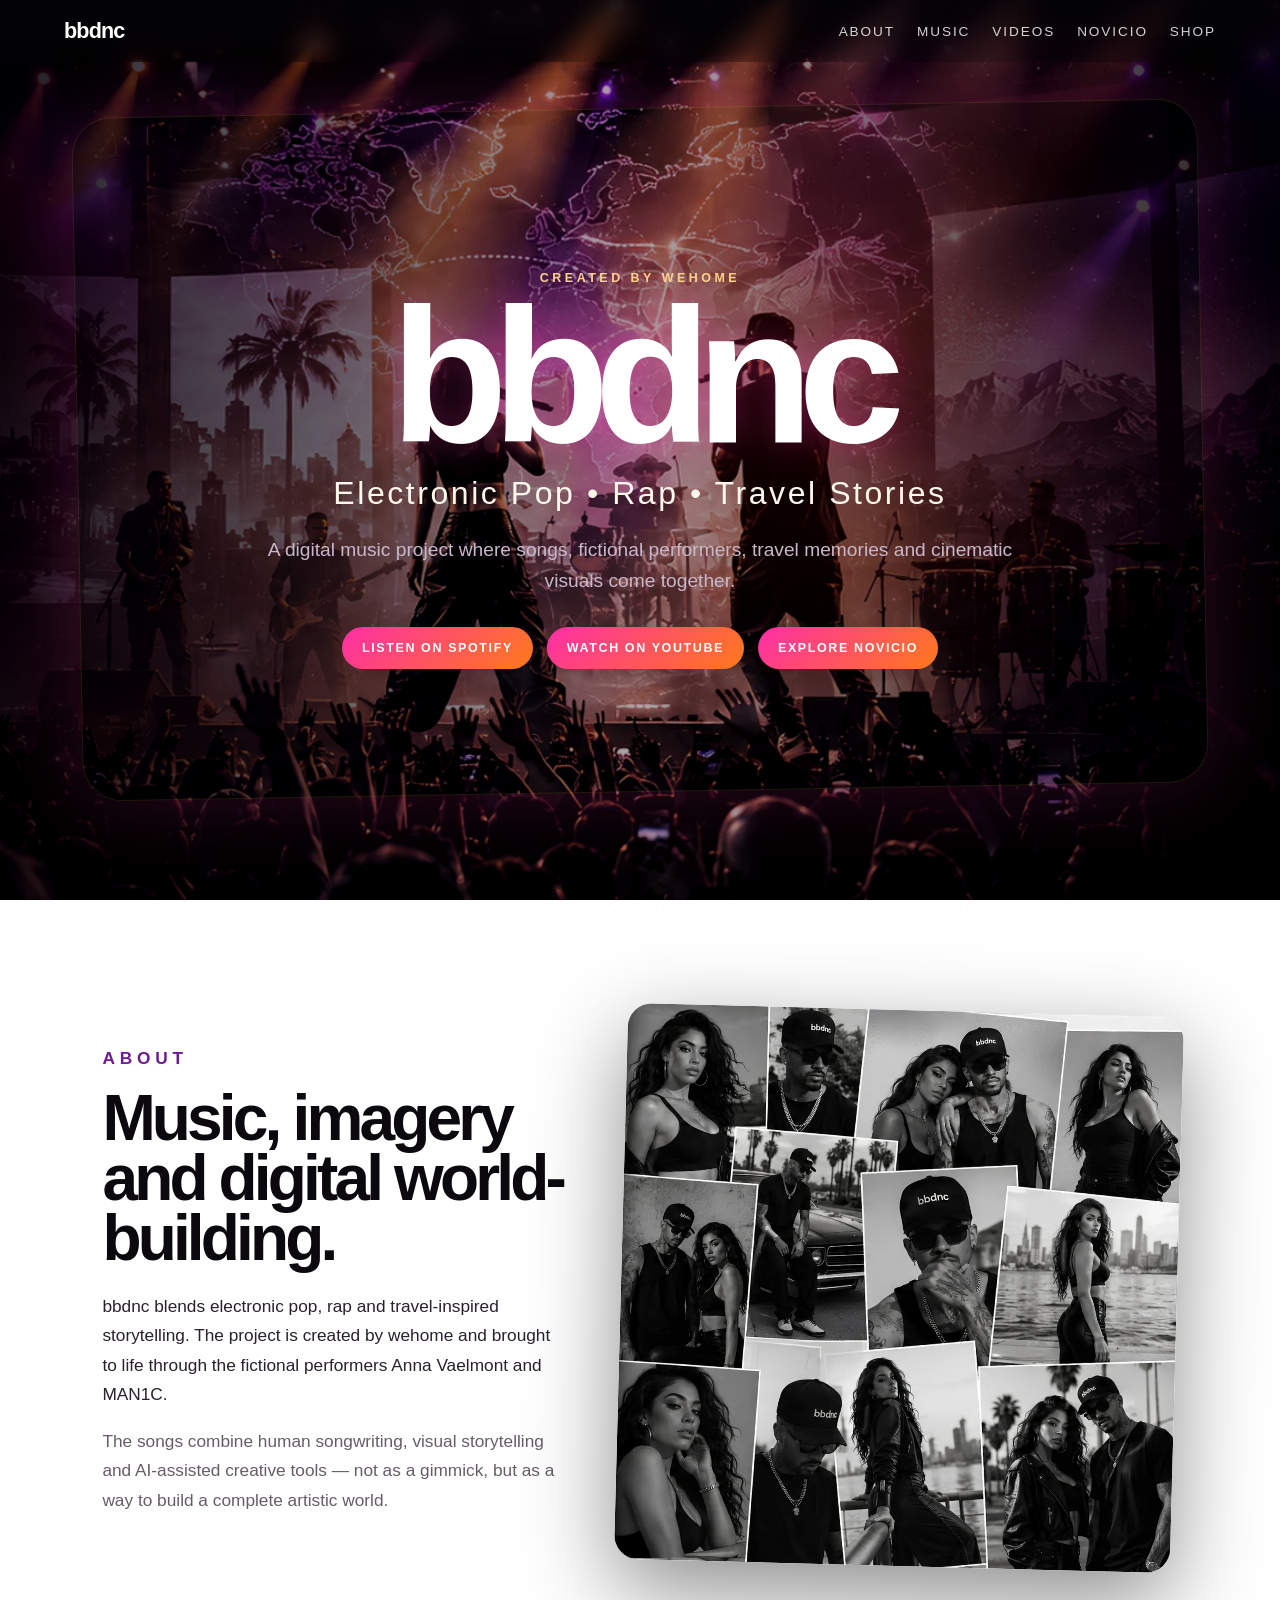
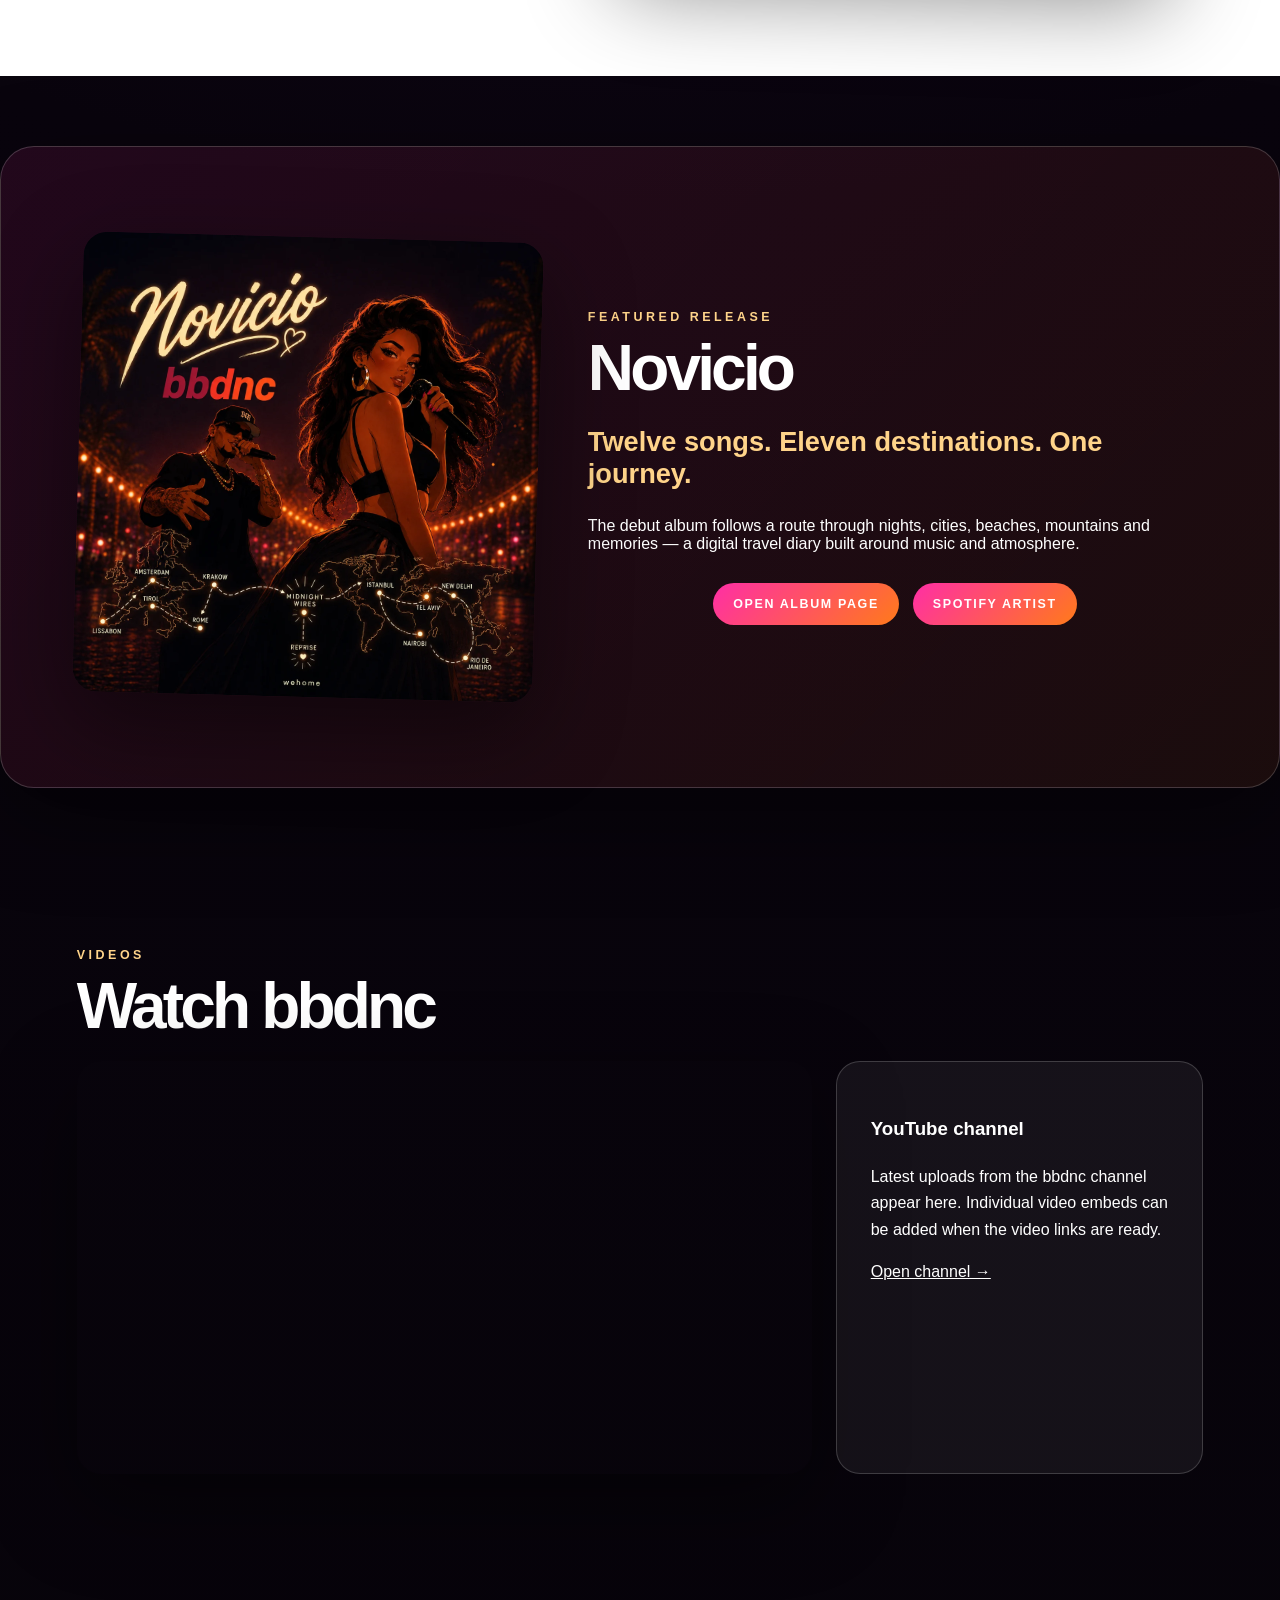
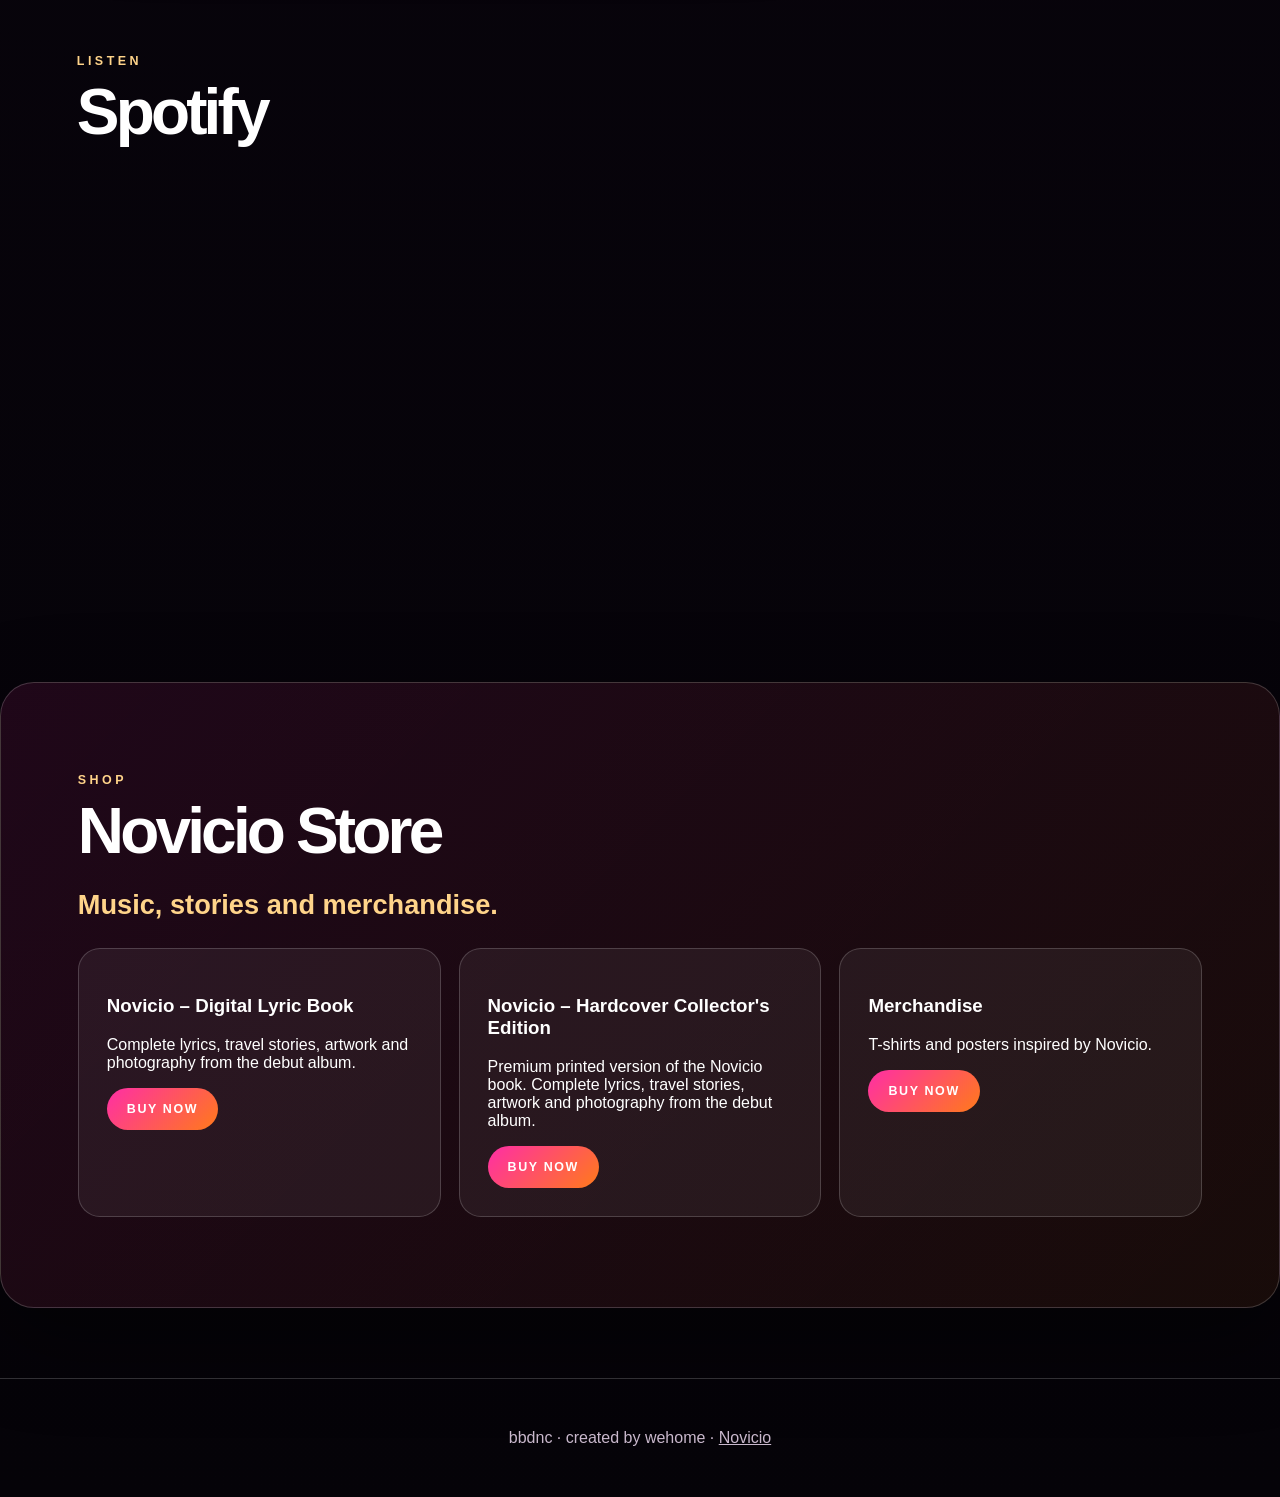
==== commit 8e68cd0f: "Update index.html Added t-shirts" ====
--- a/index.html
+++ b/index.html
@@ -94,7 +94,12 @@
     <div>
       <h3>Merchandise</h3>
       <p>T-shirts and posters inspired by Novicio.</p>
-      <span>Coming soon</span>
+      <a class="button primary"
+         href="https://merch.bbdnc.nl/collections/all"
+         target="_blank"
+         rel="noopener noreferrer">
+         Buy now
+      </a>
     </div>
   </div>
 </section>
